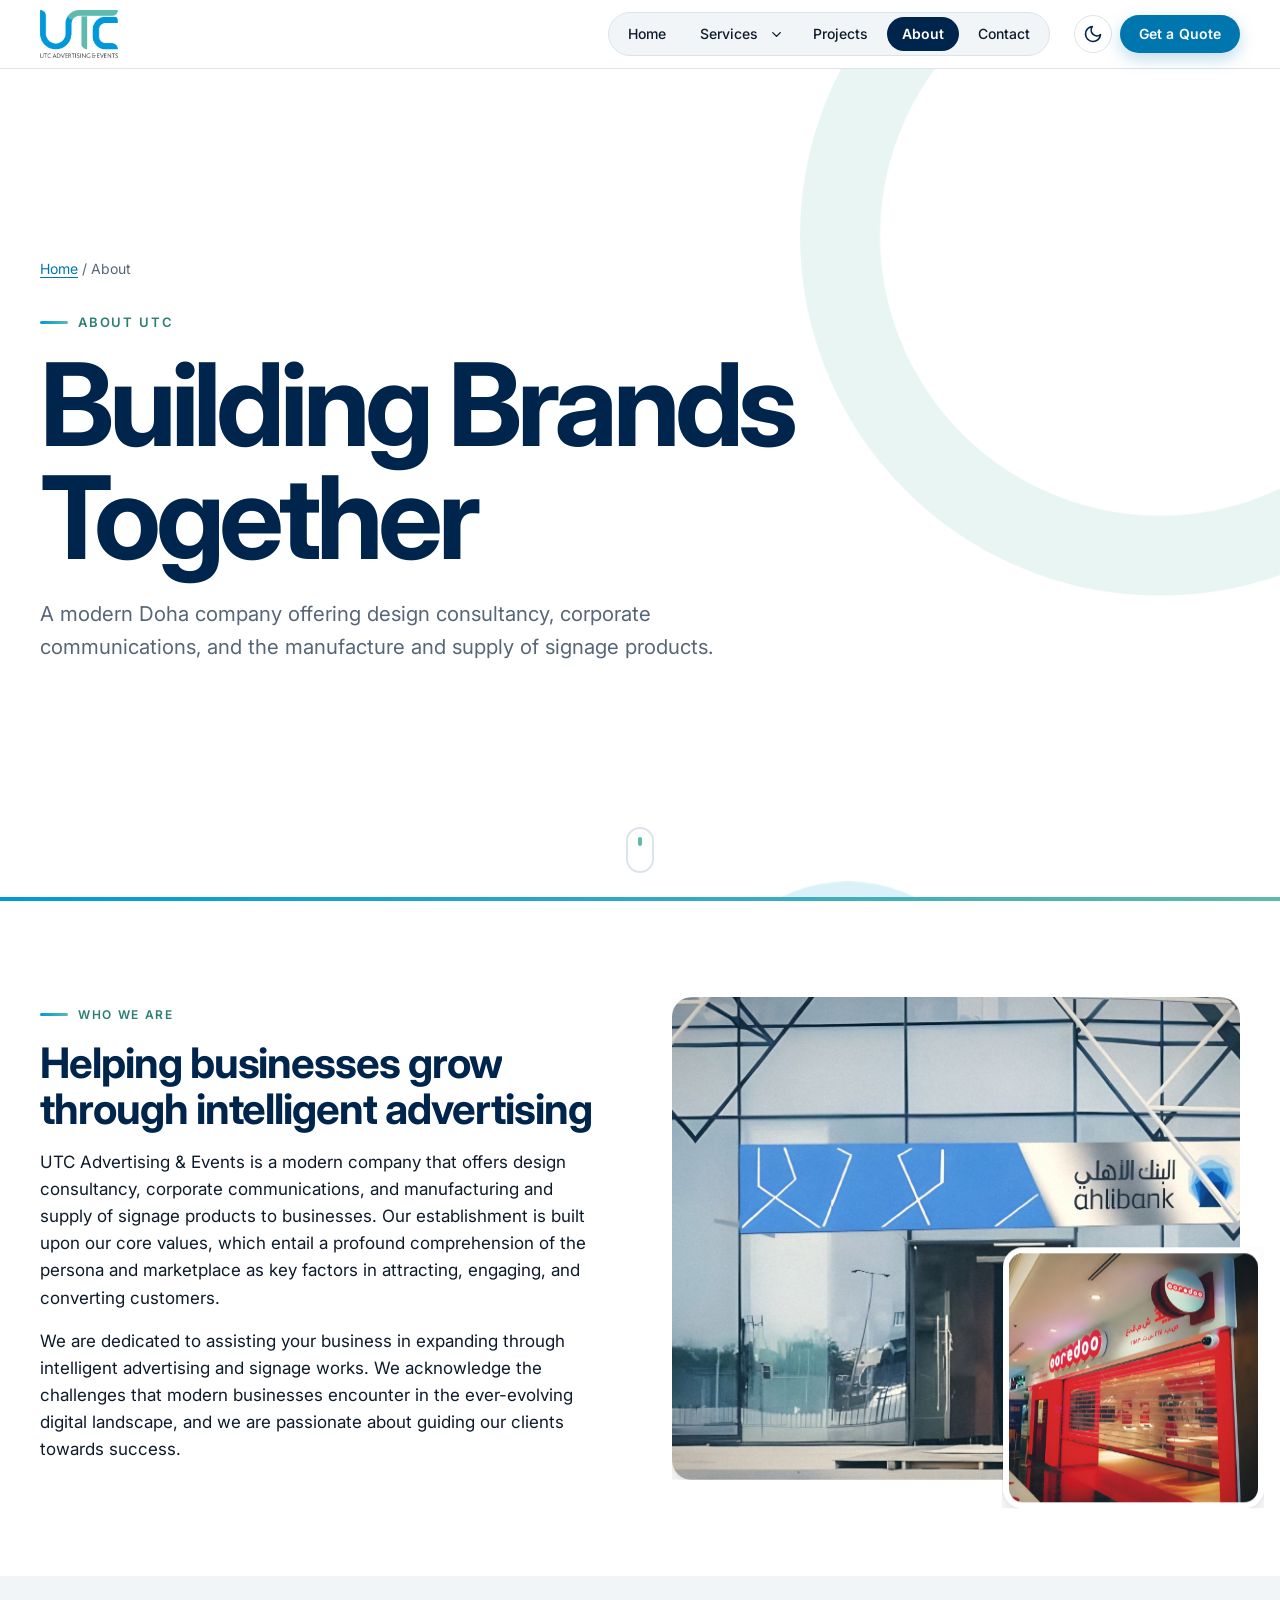
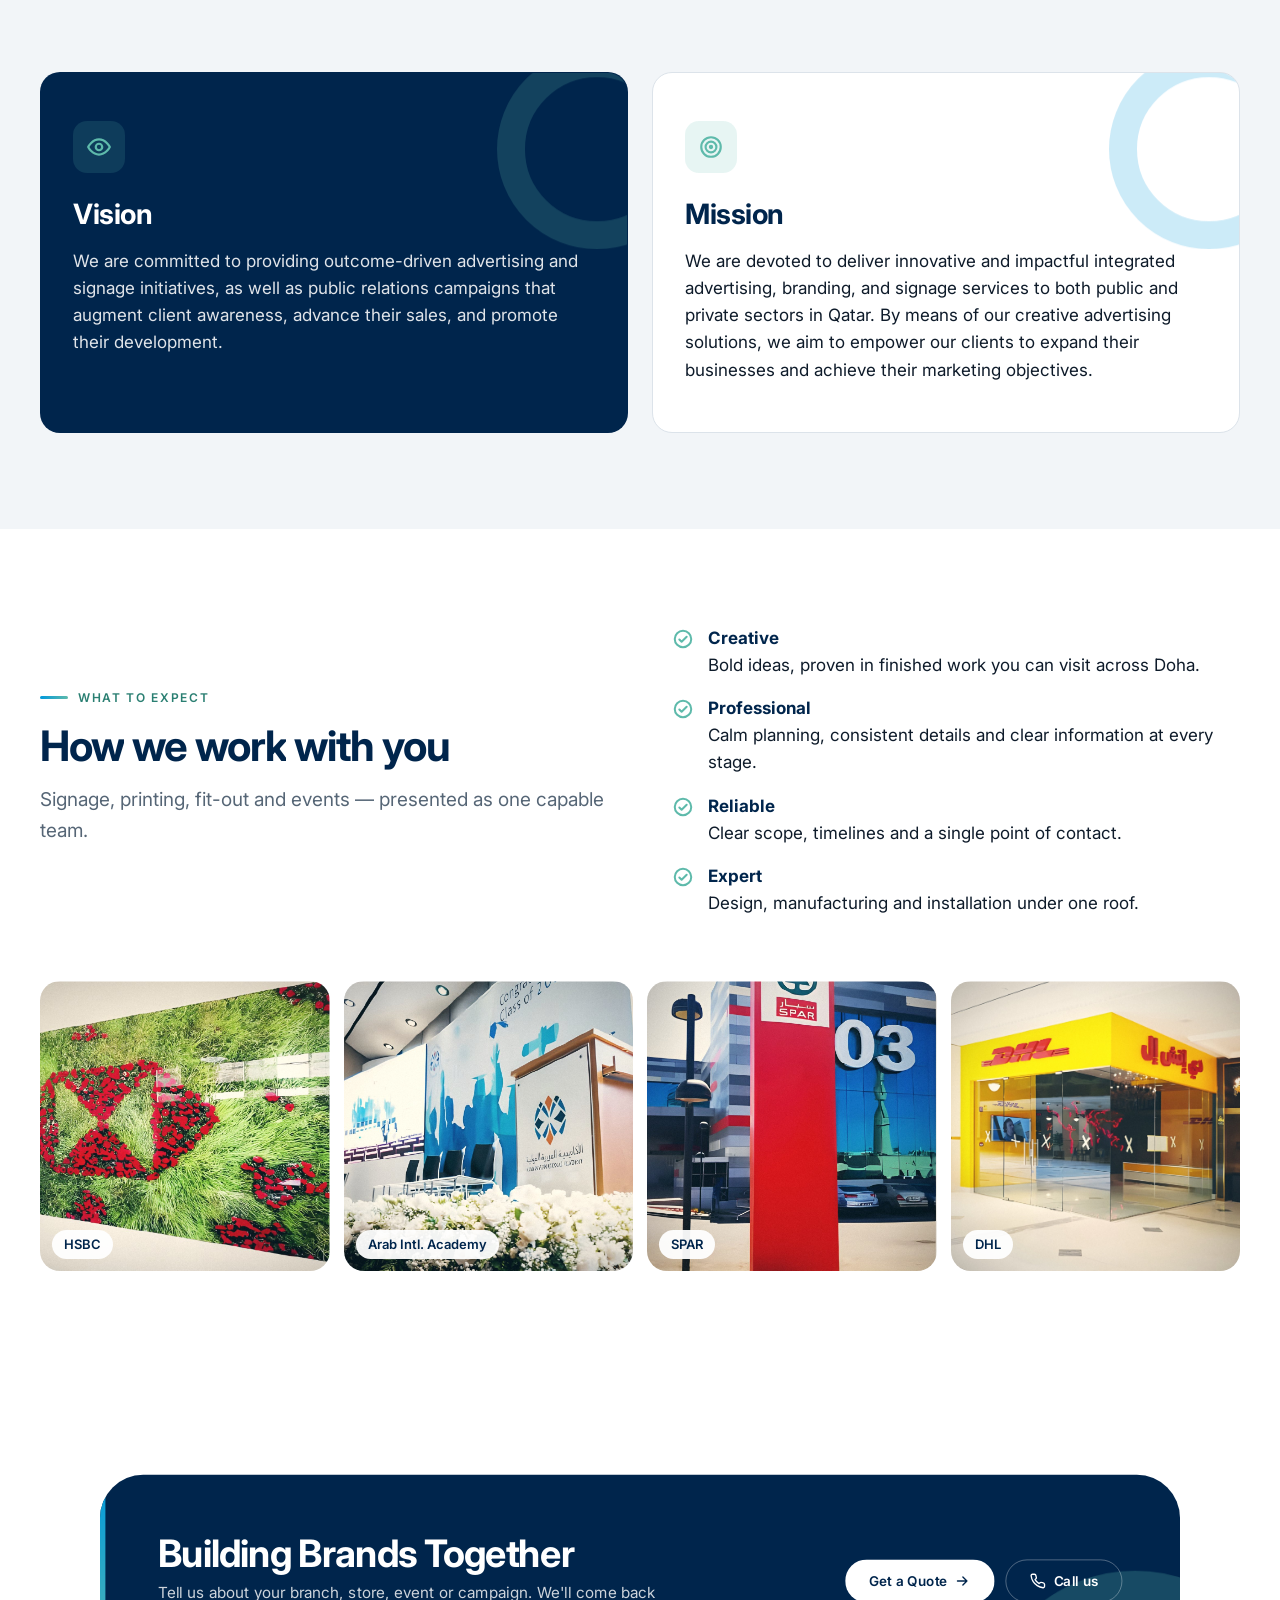
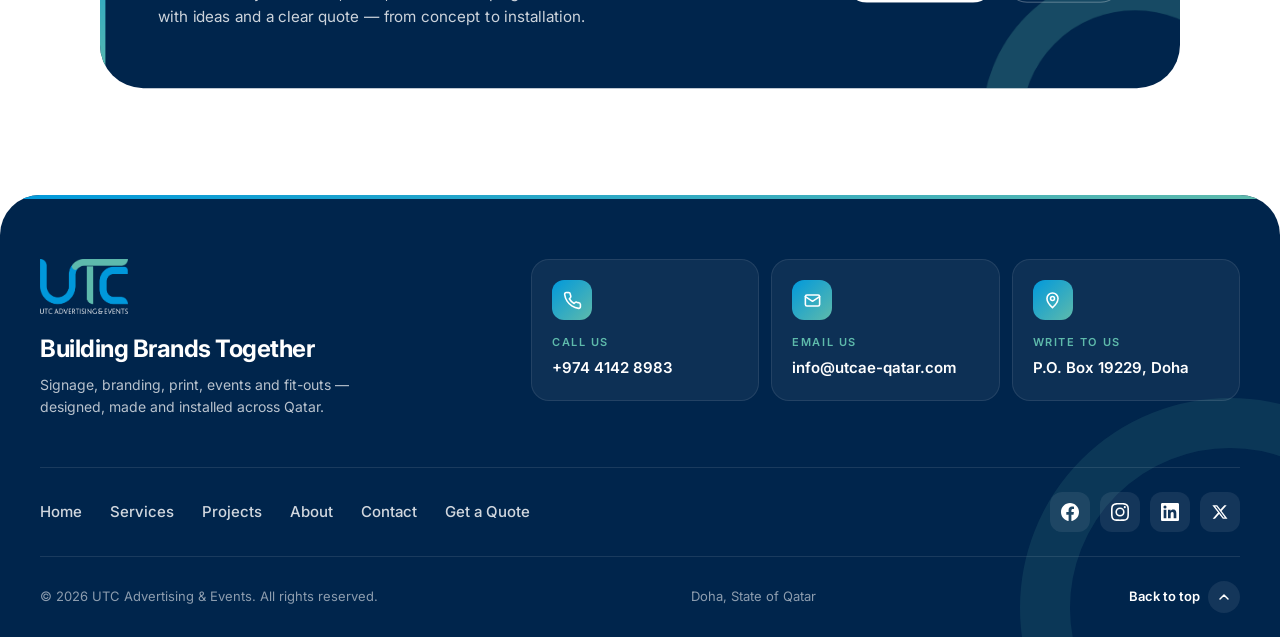
==== about.html @ a05c157c "Rebuild UTC Advertising & Events website from brand proposal Static five-page site (Home, Services, " ====
<!doctype html>
<html lang="en" data-theme="light">
<head>
<meta charset="utf-8">
<meta name="viewport" content="width=device-width, initial-scale=1">
<title>About | UTC Advertising &amp; Events, Doha</title>
<meta name="description" content="UTC Advertising &amp; Events is a Doha company offering design consultancy, corporate communications, and the manufacture and supply of signage products.">
<meta name="theme-color" content="#00254C">
<meta property="og:title" content="About | UTC Advertising &amp; Events, Doha">
<meta property="og:description" content="UTC Advertising &amp; Events is a Doha company offering design consultancy, corporate communications, and the manufacture and supply of signage products.">
<meta property="og:type" content="website">
<meta property="og:image" content="assets/img/projects/ahlibank5.jpg">
<link rel="icon" type="image/png" href="assets/img/favicon.png">
<link rel="preconnect" href="https://fonts.googleapis.com">
<link rel="preconnect" href="https://fonts.gstatic.com" crossorigin>
<link href="https://fonts.googleapis.com/css2?family=Inter:opsz,wght@14..32,400..700&display=swap" rel="stylesheet">
<link rel="stylesheet" href="assets/css/styles.css">
<script>(function(d){d.classList.add("js");if(!("CSSViewTransitionRule" in window))d.classList.add("no-vt");try{var t=localStorage.getItem("utc-theme");if(t)d.setAttribute("data-theme",t)}catch(e){}})(document.documentElement)</script>
</head>
<body>
<a class="skip-link" href="#main">Skip to content</a>
<header class="site-header">
  <div class="container header-inner">
    <a class="brand" href="index.html" aria-label="UTC Advertising &amp; Events — home">
      <img class="logo-light" src="assets/img/utc-logo.png" alt="UTC Advertising &amp; Events" width="900" height="554">
      <img class="logo-dark" src="assets/img/utc-logo-white.png" alt="UTC Advertising &amp; Events" width="900" height="554">
    </a>
    <nav class="nav" id="site-nav" aria-label="Main">
      <ul class="nav-pill">
        <li><a href="index.html">Home</a></li>
        <li class="has-menu">
          <a href="services.html">Services</a><button class="submenu-toggle" type="button" aria-expanded="false" aria-controls="services-menu" aria-label="Show services"><svg viewBox="0 0 24 24" fill="none" stroke="currentColor" stroke-width="2.2" stroke-linecap="round" stroke-linejoin="round" aria-hidden="true"><path d="M6 9l6 6 6-6"/></svg></button>
          <div class="mega" id="services-menu">
            <ul class="mega-grid">
              <li><a href="services.html#signage"><img src="assets/img/thumbs/ahlibank5.jpg" alt="" width="48" height="48" loading="lazy"><span><b>Signage and Branding</b><small>Bold signage and branding that command attention and build instant recognition.</small></span></a></li>
              <li><a href="services.html#printing"><img src="assets/img/thumbs/qatar-social-work2.jpg" alt="" width="48" height="48" loading="lazy"><span><b>Digital Printing</b><small>High-quality prints with vibrant detail, delivered fast for all your business needs.</small></span></a></li>
              <li><a href="services.html#communications"><img src="assets/img/thumbs/arab2.jpg" alt="" width="48" height="48" loading="lazy"><span><b>Corporate Communications</b><small>Clear, impactful messaging that builds trust and aligns your brand with your audience.</small></span></a></li>
              <li><a href="services.html#events"><img src="assets/img/thumbs/arab3.jpg" alt="" width="48" height="48" loading="lazy"><span><b>Events &amp; Exhibitions</b><small>Immersive event experiences that elevate your brand and engage your target audience.</small></span></a></li>
              <li><a href="services.html#gifts"><img src="assets/img/thumbs/arab7.jpg" alt="" width="48" height="48" loading="lazy"><span><b>Corporate Gift Items</b><small>Customized gifts that strengthen relationships and leave lasting impressions.</small></span></a></li>
              <li><a href="services.html#fitout"><img src="assets/img/thumbs/dhl3.jpg" alt="" width="48" height="48" loading="lazy"><span><b>Interior Fit Outs</b><small>Transform your space into a functional, branded environment that inspires.</small></span></a></li>
              <li><a href="services.html#email"><img src="assets/img/thumbs/ooredoo3.jpg" alt="" width="48" height="48" loading="lazy"><span><b>Email Marketing</b><small>Targeted campaigns that boost engagement, build loyalty, and drive measurable results.</small></span></a></li>
              <li><a href="services.html#web"><img src="assets/img/thumbs/ooredoo1.jpg" alt="" width="48" height="48" loading="lazy"><span><b>Web Design &amp; Development</b><small>Modern, responsive websites built to impress, engage, and convert visitors.</small></span></a></li>
            </ul>
            <a class="mega-all" href="services.html">View all services <svg viewBox="0 0 24 24" fill="none" stroke="currentColor" stroke-width="2" stroke-linecap="round" stroke-linejoin="round" aria-hidden="true"><path d="M5 12h14M13 6l6 6-6 6"/></svg></a>
          </div>
        </li>
        <li><a href="gallery.html">Projects</a></li>
        <li><a href="about.html" aria-current="page">About</a></li>
        <li><a href="contact.html">Contact</a></li>
      </ul>
    </nav>
    <div class="header-actions">
      <button class="icon-btn theme-toggle" type="button" aria-label="Switch to dark theme"><svg class="i-moon" viewBox="0 0 24 24" fill="none" stroke="currentColor" stroke-width="2" stroke-linecap="round" stroke-linejoin="round" aria-hidden="true"><path d="M21 12.8A9 9 0 1 1 11.2 3a7 7 0 0 0 9.8 9.8z"/></svg><svg class="i-sun" viewBox="0 0 24 24" fill="none" stroke="currentColor" stroke-width="2" stroke-linecap="round" aria-hidden="true"><circle cx="12" cy="12" r="4"/><path d="M12 2v2M12 20v2M4.9 4.9l1.4 1.4M17.7 17.7l1.4 1.4M2 12h2M20 12h2M4.9 19.1l1.4-1.4M17.7 6.3l1.4-1.4"/></svg></button>
      <a class="btn btn-primary btn-sm btn-quote" href="contact.html#quote">Get a Quote</a>
      <button class="icon-btn nav-toggle" type="button" aria-controls="site-nav" aria-expanded="false" aria-label="Open menu"><svg viewBox="0 0 24 24" fill="none" stroke="currentColor" stroke-width="2" stroke-linecap="round" aria-hidden="true"><path d="M4 7h16M4 12h16M4 17h16"/></svg></button>
    </div>
  </div>
</header>
<div class="scroll-progress" aria-hidden="true"></div>
<main id="main">

<section class="page-hero">
  <span class="arc arc-1"></span><span class="arc arc-2"></span>
  <div class="container">
    <nav class="breadcrumb" aria-label="Breadcrumb"><a href="index.html">Home</a> / About</nav>
    <span class="label">About UTC</span>
    <h1>Building Brands Together</h1>
    <p class="lead">A modern Doha company offering design consultancy, corporate communications, and the manufacture and supply of signage products.</p>
  </div>
  <a class="scroll-cue" href="#content" aria-label="Scroll to content"><span></span></a>
</section>
<div id="content"></div>

<section class="section">
  <div class="container split">
    <div class="prose reveal">
      <span class="label">Who we are</span>
      <h2>Helping businesses grow through intelligent advertising</h2>
      <p>UTC Advertising &amp; Events is a modern company that offers design consultancy, corporate communications, and manufacturing and supply of signage products to businesses. Our establishment is built upon our core values, which entail a profound comprehension of the persona and marketplace as key factors in attracting, engaging, and converting customers.</p>
      <p>We are dedicated to assisting your business in expanding through intelligent advertising and signage works. We acknowledge the challenges that modern businesses encounter in the ever-evolving digital landscape, and we are passionate about guiding our clients towards success.</p>
    </div>
    <div class="split-media reveal">
      <img src="assets/img/projects/ahlibank7.jpg" alt="Ahlibank branch entrance with UTC signage" loading="lazy">
      <img class="inset" src="assets/img/projects/ooredoo5.jpg" alt="Ooredoo store branding" loading="lazy">
    </div>
  </div>
</section>

<section class="section section-alt">
  <div class="container">
    <div class="grid grid-2">
      <div class="vm-card navy reveal">
        <span class="arc"></span>
        <div class="vm-icon"><svg viewBox="0 0 24 24" fill="none" stroke="currentColor" stroke-width="2" stroke-linecap="round" stroke-linejoin="round" aria-hidden="true"><path d="M2 12s3.5-7 10-7 10 7 10 7-3.5 7-10 7S2 12 2 12z"/><circle cx="12" cy="12" r="3"/></svg></div>
        <h3>Vision</h3>
        <p>We are committed to providing outcome-driven advertising and signage initiatives, as well as public relations campaigns that augment client awareness, advance their sales, and promote their development.</p>
      </div>
      <div class="vm-card reveal">
        <span class="arc arc-blue"></span>
        <div class="vm-icon"><svg viewBox="0 0 24 24" fill="none" stroke="currentColor" stroke-width="2" stroke-linecap="round" stroke-linejoin="round" aria-hidden="true"><circle cx="12" cy="12" r="9"/><circle cx="12" cy="12" r="5"/><circle cx="12" cy="12" r="1"/></svg></div>
        <h3>Mission</h3>
        <p>We are devoted to deliver innovative and impactful integrated advertising, branding, and signage services to both public and private sectors in Qatar. By means of our creative advertising solutions, we aim to empower our clients to expand their businesses and achieve their marketing objectives.</p>
      </div>
    </div>
  </div>
</section>

<section class="section">
  <div class="container split">
    <div class="reveal">
      <span class="label">What to expect</span>
      <h2>How we work with you</h2>
      <p class="lead">Signage, printing, fit-out and events — presented as one capable team.</p>
    </div>
    <ul class="values reveal">
      <li><svg viewBox="0 0 24 24" fill="none" stroke="currentColor" stroke-width="2.2" stroke-linecap="round" stroke-linejoin="round" aria-hidden="true"><circle cx="12" cy="12" r="9"/><path d="M8 12.5l2.5 2.5L16 9.5"/></svg><div><strong>Creative</strong>Bold ideas, proven in finished work you can visit across Doha.</div></li>
      <li><svg viewBox="0 0 24 24" fill="none" stroke="currentColor" stroke-width="2.2" stroke-linecap="round" stroke-linejoin="round" aria-hidden="true"><circle cx="12" cy="12" r="9"/><path d="M8 12.5l2.5 2.5L16 9.5"/></svg><div><strong>Professional</strong>Calm planning, consistent details and clear information at every stage.</div></li>
      <li><svg viewBox="0 0 24 24" fill="none" stroke="currentColor" stroke-width="2.2" stroke-linecap="round" stroke-linejoin="round" aria-hidden="true"><circle cx="12" cy="12" r="9"/><path d="M8 12.5l2.5 2.5L16 9.5"/></svg><div><strong>Reliable</strong>Clear scope, timelines and a single point of contact.</div></li>
      <li><svg viewBox="0 0 24 24" fill="none" stroke="currentColor" stroke-width="2.2" stroke-linecap="round" stroke-linejoin="round" aria-hidden="true"><circle cx="12" cy="12" r="9"/><path d="M8 12.5l2.5 2.5L16 9.5"/></svg><div><strong>Expert</strong>Design, manufacturing and installation under one roof.</div></li>
    </ul>
  </div>
  <div class="container" style="margin-top:var(--s-7)">
    <div class="photo-strip">
      <figure class="reveal"><img src="assets/img/projects/hsbc4.jpg" alt="HSBC internal space branding" loading="lazy"><figcaption class="photo-tag"><b>HSBC</b></figcaption></figure>
      <figure class="reveal"><img src="assets/img/projects/arab3.jpg" alt="Arab International Academy event stage" loading="lazy"><figcaption class="photo-tag"><b>Arab Intl. Academy</b></figcaption></figure>
      <figure class="reveal"><img src="assets/img/projects/spar5.jpg" alt="SPAR external pylon at 03 Mall" loading="lazy"><figcaption class="photo-tag"><b>SPAR</b></figcaption></figure>
      <figure class="reveal"><img src="assets/img/projects/dhl5.jpg" alt="DHL service point exterior" loading="lazy"><figcaption class="photo-tag"><b>DHL</b></figcaption></figure>
    </div>
  </div>
</section>

<section class="section">
  <div class="container">
    <div class="cta-band reveal">
      <span class="arc"></span>
      <div>
        <h2>Building Brands Together</h2>
        <p>Tell us about your branch, store, event or campaign. We'll come back with ideas and a clear quote — from concept to installation.</p>
      </div>
      <div class="btn-row">
        <a class="btn btn-white" href="contact.html#quote">Get a Quote <svg viewBox="0 0 24 24" fill="none" stroke="currentColor" stroke-width="2" stroke-linecap="round" stroke-linejoin="round" aria-hidden="true"><path d="M5 12h14M13 6l6 6-6 6"/></svg></a>
        <a class="btn btn-ghost-white" href="tel:+97441428983"><svg viewBox="0 0 24 24" fill="none" stroke="currentColor" stroke-width="2" stroke-linecap="round" stroke-linejoin="round" aria-hidden="true"><path d="M22 16.9v3a2 2 0 0 1-2.2 2 19.8 19.8 0 0 1-8.6-3.1 19.5 19.5 0 0 1-6-6A19.8 19.8 0 0 1 2.1 4.2 2 2 0 0 1 4.1 2h3a2 2 0 0 1 2 1.7c.1.9.4 1.8.7 2.7a2 2 0 0 1-.5 2.1L8 9.8a16 16 0 0 0 6 6l1.3-1.3a2 2 0 0 1 2.1-.4c.9.3 1.8.6 2.7.7a2 2 0 0 1 1.7 2z"/></svg> Call us</a>
      </div>
    </div>
  </div>
</section>
</main>
<footer class="site-footer">
  <span class="arc"></span>
  <div class="container">
    <div class="footer-top">
      <div class="footer-intro">
        <a class="footer-logo" href="index.html" aria-label="UTC Advertising &amp; Events — home"><img src="assets/img/utc-logo-white.png" alt="UTC Advertising &amp; Events" width="900" height="554" loading="lazy"></a>
        <p class="footer-title">Building Brands Together</p>
        <p class="footer-blurb">Signage, branding, print, events and fit-outs — designed, made and installed across Qatar.</p>
      </div>
      <div class="footer-cards">
        <a class="f-card" href="tel:+97441428983"><span class="f-icon"><svg viewBox="0 0 24 24" fill="none" stroke="currentColor" stroke-width="2" stroke-linecap="round" stroke-linejoin="round" aria-hidden="true"><path d="M22 16.9v3a2 2 0 0 1-2.2 2 19.8 19.8 0 0 1-8.6-3.1 19.5 19.5 0 0 1-6-6A19.8 19.8 0 0 1 2.1 4.2 2 2 0 0 1 4.1 2h3a2 2 0 0 1 2 1.7c.1.9.4 1.8.7 2.7a2 2 0 0 1-.5 2.1L8 9.8a16 16 0 0 0 6 6l1.3-1.3a2 2 0 0 1 2.1-.4c.9.3 1.8.6 2.7.7a2 2 0 0 1 1.7 2z"/></svg></span><span><small>Call us</small><strong>+974 4142 8983</strong></span></a>
        <a class="f-card" href="mailto:info@utcae-qatar.com"><span class="f-icon"><svg viewBox="0 0 24 24" fill="none" stroke="currentColor" stroke-width="2" stroke-linecap="round" stroke-linejoin="round" aria-hidden="true"><rect x="3" y="5" width="18" height="14" rx="2"/><path d="M3 7l9 6 9-6"/></svg></span><span><small>Email us</small><strong>info@utcae-qatar.com</strong></span></a>
        <div class="f-card"><span class="f-icon"><svg viewBox="0 0 24 24" fill="none" stroke="currentColor" stroke-width="2" stroke-linecap="round" stroke-linejoin="round" aria-hidden="true"><path d="M12 21s-7-6.2-7-11.5A7 7 0 0 1 19 9.5C19 14.8 12 21 12 21z"/><circle cx="12" cy="9.5" r="2.5"/></svg></span><span><small>Write to us</small><strong>P.O. Box 19229, Doha</strong></span></div>
      </div>
    </div>
    <div class="footer-mid">
      <nav class="footer-nav" aria-label="Footer">
        <a href="index.html">Home</a>
        <a href="services.html">Services</a>
        <a href="gallery.html">Projects</a>
        <a href="about.html">About</a>
        <a href="contact.html">Contact</a>
        <a href="contact.html#quote">Get a Quote</a>
      </nav>
      <div class="socials">
        <!-- TODO: replace with UTC's official profile URLs -->
        <a class="s-fb" href="https://www.facebook.com/" aria-label="Facebook" rel="noopener" target="_blank"><svg viewBox="0 0 24 24" fill="currentColor" aria-hidden="true"><path d="M24 12.07C24 5.41 18.63 0 12 0S0 5.4 0 12.07C0 18.1 4.39 23.1 10.13 24v-8.44H7.08v-3.49h3.04V9.41c0-3.02 1.8-4.7 4.54-4.7 1.31 0 2.68.24 2.68.24v2.97h-1.5c-1.5 0-1.96.93-1.96 1.89v2.26h3.32l-.53 3.5h-2.8V24C19.62 23.1 24 18.1 24 12.07"/></svg></a>
        <a class="s-ig" href="https://www.instagram.com/" aria-label="Instagram" rel="noopener" target="_blank"><svg viewBox="0 0 24 24" fill="currentColor" aria-hidden="true"><path d="M12 2.16c3.2 0 3.58.01 4.85.07 3.25.15 4.77 1.69 4.92 4.92.06 1.27.07 1.65.07 4.85s-.01 3.58-.07 4.85c-.15 3.23-1.66 4.77-4.92 4.92-1.27.06-1.64.07-4.85.07s-3.58-.01-4.85-.07c-3.26-.15-4.77-1.7-4.92-4.92C2.17 15.58 2.16 15.2 2.16 12s.01-3.58.07-4.85C2.38 3.92 3.9 2.38 7.15 2.23 8.42 2.17 8.8 2.16 12 2.16zM12 0C8.74 0 8.33.01 7.05.07 2.7.27.27 2.69.07 7.05.01 8.33 0 8.74 0 12s.01 3.67.07 4.95c.2 4.36 2.62 6.78 6.98 6.98C8.33 23.99 8.74 24 12 24s3.67-.01 4.95-.07c4.35-.2 6.78-2.62 6.98-6.98.06-1.28.07-1.69.07-4.95s-.01-3.67-.07-4.95C23.73 2.7 21.31.27 16.95.07 15.67.01 15.26 0 12 0zm0 5.84a6.16 6.16 0 1 0 0 12.32 6.16 6.16 0 0 0 0-12.32zM12 16a4 4 0 1 1 0-8 4 4 0 0 1 0 8zm6.4-11.85a1.44 1.44 0 1 0 0 2.88 1.44 1.44 0 0 0 0-2.88z"/></svg></a>
        <a class="s-li" href="https://www.linkedin.com/" aria-label="LinkedIn" rel="noopener" target="_blank"><svg viewBox="0 0 24 24" fill="currentColor" aria-hidden="true"><path d="M20.45 20.45h-3.56v-5.57c0-1.33-.02-3.04-1.85-3.04-1.85 0-2.14 1.45-2.14 2.94v5.67H9.35V9h3.41v1.56h.05c.48-.9 1.64-1.85 3.37-1.85 3.6 0 4.27 2.37 4.27 5.46v6.28zM5.34 7.43a2.06 2.06 0 1 1 0-4.12 2.06 2.06 0 0 1 0 4.12zM7.12 20.45H3.56V9h3.56v11.45zM22.22 0H1.77C.79 0 0 .77 0 1.73v20.54C0 23.23.79 24 1.77 24h20.45c.98 0 1.78-.77 1.78-1.73V1.73C24 .77 23.2 0 22.22 0z"/></svg></a>
        <a class="s-x" href="https://twitter.com/" aria-label="X" rel="noopener" target="_blank"><svg viewBox="0 0 24 24" fill="currentColor" aria-hidden="true"><path d="M17.8 3h3.1l-6.8 7.7L22 21h-6.2l-4.9-6.3L5.3 21H2.2l7.2-8.3L1.8 3h6.4l4.4 5.8L17.8 3zm-1.1 16.2h1.7L7.3 4.7H5.5l11.2 14.5z"/></svg></a>
      </div>
    </div>
    <div class="footer-bottom">
      <span>&copy; <span data-year>2026</span> UTC Advertising &amp; Events. All rights reserved.</span>
      <span class="footer-loc">Doha, State of Qatar</span>
      <a class="to-top" href="#main" aria-label="Back to top">Back to top <span><svg viewBox="0 0 24 24" fill="none" stroke="currentColor" stroke-width="2.2" stroke-linecap="round" stroke-linejoin="round" aria-hidden="true"><path d="M6 9l6 6 6-6"/></svg></span></a>
    </div>
  </div>
</footer>
<script src="assets/js/main.js" defer></script>
</body>
</html>
---- assets/css/styles.css ----
/* ==========================================================================
   UTC Advertising & Events — design system
   Follows the "Brand Identity & Website Redesign" proposal (Nov 2026):
   Inter only · UTC Blue / Teal / Navy · 8px spacing · pill buttons · arc motif
   ========================================================================== */

:root {
  /* Brand colours (verified) */
  --utc-blue: #0099DC;
  --utc-teal: #5EBAAB;
  --utc-navy: #00254C;

  /* Supporting colours (proposed) */
  --blue-deep: #0076AE;
  --teal-deep: #2A7F72;
  --ink: #0E1B2A;
  --slate: #566676;
  --mist: #F2F5F8;
  --line: #DCE3EA;
  --white: #FFFFFF;
  --brass: #C9A464;

  /* Theme tokens — light (recommended) */
  --bg: var(--white);
  --bg-alt: var(--mist);
  --surface: var(--white);
  --text: var(--ink);
  --text-muted: var(--slate);
  --heading: var(--utc-navy);
  --border: var(--line);
  --link: var(--blue-deep);
  --label: var(--teal-deep);
  --btn-bg: var(--blue-deep);
  --btn-bg-hover: #00618F;
  --btn-text: var(--white);
  --header-bg: rgba(255, 255, 255, 0.92);
  --pill-bg: var(--mist);
  --pill-active-bg: var(--utc-navy);
  --pill-active-text: var(--white);
  --shadow: 0 1px 2px rgba(14, 27, 42, 0.06), 0 8px 24px rgba(14, 27, 42, 0.06);
  --shadow-lg: 0 2px 4px rgba(14, 27, 42, 0.06), 0 24px 48px rgba(14, 27, 42, 0.12);

  /* Gradient line — echoes the two logo colours */
  --brand-line: linear-gradient(90deg, var(--utc-blue), var(--utc-teal));

  /* Spacing scale (8px base) */
  --s-1: 4px; --s-2: 8px; --s-3: 16px; --s-4: 24px; --s-5: 32px;
  --s-6: 48px; --s-7: 64px; --s-8: 96px;

  /* Corners */
  --r-tag: 6px; --r-input: 12px; --r-card: 20px; --r-pill: 999px;

  --container: 1200px;
  --gutter: 24px;
  --section-y: var(--s-8);
  --header-h: 68px;

  --font: "Inter", system-ui, -apple-system, "Segoe UI", Roboto, Arial, sans-serif;
  color-scheme: light;
}

/* Dark theme — the "bolder" alternative using UTC Navy */
:root[data-theme="dark"] {
  --bg: #001A36;
  --bg-alt: var(--utc-navy);
  --surface: #06315E;
  --text: #E7EEF5;
  --text-muted: #A7B8CA;
  --heading: var(--white);
  --border: rgba(255, 255, 255, 0.12);
  --link: #4FC1F0;
  --label: var(--utc-teal);
  --btn-bg: var(--utc-blue);
  --btn-bg-hover: #00AEF8;
  --header-bg: rgba(0, 26, 54, 0.9);
  --pill-bg: rgba(255, 255, 255, 0.06);
  --pill-active-bg: var(--white);
  --pill-active-text: var(--utc-navy);
  --shadow: 0 1px 2px rgba(0, 0, 0, 0.3), 0 8px 24px rgba(0, 0, 0, 0.25);
  --shadow-lg: 0 24px 48px rgba(0, 0, 0, 0.4);
  color-scheme: dark;
}

/* ---------- Base ---------- */
*, *::before, *::after { box-sizing: border-box; }
html { scroll-behavior: smooth; -webkit-text-size-adjust: 100%; }
body {
  margin: 0;
  font-family: var(--font);
  font-optical-sizing: auto;
  font-size: 17px;
  line-height: 1.6;
  color: var(--text);
  background: var(--bg);
  -webkit-font-smoothing: antialiased;
  transition: background-color .25s ease, color .25s ease;
}
img { max-width: 100%; height: auto; display: block; }
a { color: var(--link); text-decoration-thickness: 1px; text-underline-offset: 3px; }
a:hover { text-decoration: none; }
:focus-visible { outline: 3px solid var(--utc-blue); outline-offset: 3px; border-radius: 4px; }
h1, h2, h3, h4 { color: var(--heading); margin: 0 0 var(--s-3); line-height: 1.1; font-weight: 700; }
h1 { font-size: clamp(2.5rem, 5.2vw, 3.75rem); letter-spacing: -0.03em; line-height: 1.05; }
h2 { font-size: clamp(2rem, 3.6vw, 2.625rem); letter-spacing: -0.025em; }
h3 { font-size: 1.5rem; letter-spacing: -0.015em; line-height: 1.25; }
p { margin: 0 0 var(--s-3); }
.lead { font-size: 1.1875rem; color: var(--text-muted); max-width: 62ch; }
.muted { color: var(--text-muted); }
.skip-link { position: absolute; left: -999px; top: 8px; z-index: 100; background: var(--utc-navy); color: #fff; padding: 8px 16px; border-radius: var(--r-pill); }
.skip-link:focus { left: 8px; }
.visually-hidden { position: absolute !important; width: 1px; height: 1px; overflow: hidden; clip: rect(0 0 0 0); white-space: nowrap; }

.container { width: 100%; max-width: calc(var(--container) + var(--gutter) * 2); margin: 0 auto; padding: 0 var(--gutter); }
.section { padding: var(--section-y) 0; position: relative; }
.section-alt { background: var(--bg-alt); }
.section-head { max-width: 720px; margin-bottom: var(--s-6); }
.section-head.center { margin-left: auto; margin-right: auto; text-align: center; }
.section-head.center .lead { margin-left: auto; margin-right: auto; }
.section-head.split { max-width: none; display: flex; align-items: flex-end; justify-content: space-between; gap: var(--s-4); flex-wrap: wrap; }
.section-head.split > div { max-width: 640px; }

/* Section label — SemiBold 12 caps +14% */
.label {
  display: inline-flex; align-items: center; gap: 10px;
  font-size: 12px; font-weight: 600; letter-spacing: .14em; text-transform: uppercase;
  color: var(--label); margin-bottom: var(--s-3);
}
.label::before { content: ""; width: 28px; height: 3px; border-radius: 3px; background: var(--brand-line); }

/* ---------- Buttons ---------- */
.btn {
  display: inline-flex; align-items: center; justify-content: center; gap: 8px;
  min-height: 48px; padding: 0 26px;
  font: 600 15px/1 var(--font); letter-spacing: .005em;
  border-radius: var(--r-pill); border: 1.5px solid transparent;
  text-decoration: none; cursor: pointer; white-space: nowrap;
  transition: background-color .2s, color .2s, border-color .2s, transform .2s, box-shadow .2s;
}
.btn svg { width: 18px; height: 18px; flex: none; }
.btn-primary { background: var(--btn-bg); color: var(--btn-text); box-shadow: 0 6px 16px rgba(0, 118, 174, .25); }
.btn-primary:hover { background: var(--btn-bg-hover); transform: translateY(-1px); }
.btn-outline { background: transparent; color: var(--heading); border-color: var(--border); }
.btn-outline:hover { border-color: var(--heading); }
.btn-white { background: #fff; color: var(--utc-navy); }
.btn-white:hover { background: var(--mist); }
.btn-ghost-white { color: #fff; border-color: rgba(255, 255, 255, .35); }
.btn-ghost-white:hover { border-color: #fff; }
.btn-sm { min-height: 38px; padding: 0 18px; font-size: 14px; }
.btn-row { display: flex; flex-wrap: wrap; gap: 12px; }
.text-link { font-weight: 600; color: var(--link); text-decoration: none; display: inline-flex; align-items: center; gap: 6px; }
.text-link svg { width: 16px; height: 16px; transition: transform .2s; }
.text-link:hover svg { transform: translateX(3px); }

/* ---------- Header & pill menu ---------- */
.site-header {
  position: sticky; top: 0; z-index: 50;
  background: var(--header-bg);
  backdrop-filter: saturate(1.4) blur(12px); -webkit-backdrop-filter: saturate(1.4) blur(12px);
  border-bottom: 1px solid var(--border);
}
.site-header::after { content: ""; position: absolute; left: 0; right: 0; bottom: -1px; height: 2px; background: var(--brand-line); opacity: 0; transition: opacity .3s; }
.site-header.scrolled::after { opacity: 1; }
.header-inner { display: flex; align-items: center; gap: var(--s-4); height: var(--header-h); }
.brand { display: flex; align-items: center; flex: none; }
.brand img { width: 78px; height: auto; }
.logo-dark { display: none !important; }
[data-theme="dark"] .logo-light { display: none !important; }
[data-theme="dark"] .logo-dark { display: block !important; }

.nav { margin-left: auto; }
.nav-pill { display: flex; gap: 4px; list-style: none; margin: 0; padding: 5px; background: var(--pill-bg); border-radius: var(--r-pill); border: 1px solid var(--border); }
.nav-pill a {
  display: flex; align-items: center; min-height: 34px; padding: 0 15px;
  border-radius: var(--r-pill); font-size: 14px; font-weight: 500; color: var(--text); text-decoration: none;
  transition: background-color .2s, color .2s;
}
.nav-pill a:hover { color: var(--heading); background: rgba(0, 153, 220, .1); }
.nav-pill a[aria-current="page"] { background: var(--pill-active-bg); color: var(--pill-active-text); font-weight: 600; }
.header-actions { display: flex; align-items: center; gap: 8px; }
.icon-btn {
  display: inline-grid; place-items: center; width: 38px; height: 38px;
  border-radius: 50%; border: 1px solid var(--border); background: transparent; color: var(--heading); cursor: pointer;
  transition: background-color .2s;
}
.icon-btn:hover { background: var(--pill-bg); }
.icon-btn svg { width: 20px; height: 20px; }
.theme-toggle .i-sun { display: none; }
[data-theme="dark"] .theme-toggle .i-sun { display: block; }
[data-theme="dark"] .theme-toggle .i-moon { display: none; }
.nav-toggle { display: none; }

/* ---------- Arc motif ---------- */
.arc { position: absolute; border-radius: 50%; pointer-events: none; border-style: solid; border-color: var(--utc-teal); opacity: .14; }
.arc-blue { border-color: var(--utc-blue); }

/* ---------- Hero ---------- */
.hero { position: relative; overflow: hidden; padding: var(--s-7) 0 var(--s-8); }
.hero .arc-1 { width: 520px; height: 520px; border-width: 56px; right: -200px; top: -220px; }
.hero .arc-2 { width: 260px; height: 260px; border-width: 34px; left: -150px; bottom: -110px; }
.hero-grid { display: grid; grid-template-columns: 1.05fr 1fr; gap: var(--s-7); align-items: center; position: relative; }
.hero-grid.hero-center { grid-template-columns: 1fr; justify-items: center; text-align: center; padding: var(--s-7) 0 var(--s-5); }
.hero-center .hero-copy { max-width: 880px; display: flex; flex-direction: column; align-items: center; }
.hero-center h1 { font-size: clamp(2.5rem, 6.4vw, 4.75rem); }
.hero-center .lead { margin-left: auto; margin-right: auto; }
.hero-center .btn-row, .hero-center .hero-facts { justify-content: center; }
.hero .label::after { content: ""; width: 28px; height: 3px; border-radius: 3px; background: var(--brand-line); }
.hero:not(:has(.hero-center)) .label::after { display: none; }
.hero h1 { margin-bottom: var(--s-4); }
.hero h1 .accent { background: var(--brand-line); -webkit-background-clip: text; background-clip: text; color: transparent; }
.hero .lead { margin-bottom: var(--s-5); }
.hero-facts { display: flex; flex-wrap: wrap; gap: var(--s-2) var(--s-4); margin: var(--s-5) 0 0; padding: 0; list-style: none; font-size: 14px; color: var(--text-muted); font-weight: 500; }
.hero-facts li { display: inline-flex; align-items: center; gap: 8px; }
.hero-facts svg { width: 18px; height: 18px; color: var(--utc-teal); flex: none; }

.hero-media { position: relative; display: grid; grid-template-columns: 1.2fr 1fr; grid-template-rows: 1fr 1fr; gap: 14px; height: 520px; }
.hero-media figure { margin: 0; position: relative; border-radius: var(--r-card); overflow: hidden; box-shadow: var(--shadow-lg); }
.hero-media figure:first-child { grid-row: span 2; }
.hero-media img { width: 100%; height: 100%; object-fit: cover; }
.hero-media figcaption, .photo-tag {
  position: absolute; left: 12px; bottom: 12px; right: 12px; width: fit-content;
  background: rgba(255, 255, 255, .94); color: var(--ink); font-size: 13px; font-weight: 500;
  padding: 6px 12px; border-radius: var(--r-pill); line-height: 1.3;
}
.hero-media figcaption b, .photo-tag b { font-weight: 600; color: var(--utc-navy); }

/* Page hero (inner pages) */
.page-hero { position: relative; overflow: hidden; background: var(--bg); color: var(--text); padding: var(--s-8) 0 var(--s-7); }
.page-hero h1 { color: var(--heading); max-width: 16ch; }
.page-hero .lead { color: var(--text-muted); }
.page-hero .label { color: var(--label); }
.page-hero .arc-1 { width: 480px; height: 480px; border-width: 56px; right: -140px; top: -180px; opacity: .14; }
.page-hero .arc-2 { width: 220px; height: 220px; border-width: 28px; right: 260px; bottom: -150px; opacity: .14; border-color: var(--utc-blue); }
[data-theme="dark"] .page-hero .arc-1, [data-theme="dark"] .page-hero .arc-2 { opacity: .22; }
.page-hero::after { content: ""; position: absolute; left: 0; right: 0; bottom: 0; height: 4px; background: var(--brand-line); }
.page-hero .container { position: relative; z-index: 1; }
.breadcrumb { font-size: 14px; color: var(--text-muted); margin-bottom: var(--s-4); }
.breadcrumb a { color: var(--link); }

/* ---------- Roadmap (why UTC) ---------- */
.roadmap { padding: var(--s-6) 0 var(--s-7); position: relative; }
.road-wrap { position: relative; --road: 0; }
.road-line {
  position: absolute; top: 32px; left: 12.5%; right: 12.5%; height: 4px; border-radius: 4px;
  background: repeating-linear-gradient(90deg, var(--border) 0 10px, transparent 10px 18px);
}
.road-fill {
  position: absolute; inset: 0; border-radius: inherit; background: var(--brand-line);
  transform-origin: 0 50%; transform: scaleX(var(--road)); box-shadow: 0 0 16px rgba(0, 153, 220, .45);
}
.road-line::after { /* travelling glow at the head of the line */
  content: ""; position: absolute; left: calc(var(--road) * 100%); top: 50%; width: 14px; height: 14px; margin: -7px 0 0 -7px; border-radius: 50%;
  background: #fff; box-shadow: 0 0 0 4px var(--utc-teal), 0 0 18px 4px rgba(94, 186, 171, .7);
  opacity: 0; transition: opacity .3s;
}
.road-wrap.moving .road-line::after { opacity: 1; }
.road { list-style: none; margin: 0; padding: 0; display: grid; grid-template-columns: repeat(4, 1fr); gap: var(--s-4); position: relative; }
.road-step { display: flex; flex-direction: column; align-items: center; text-align: center; gap: var(--s-3); }
.road-node {
  position: relative; width: 68px; height: 68px; border-radius: 50%; display: grid; place-items: center;
  background: var(--surface); color: var(--text-muted); border: 2px solid var(--border);
  transition: background-color .5s, color .5s, border-color .5s, transform .5s var(--ease-out, ease), box-shadow .5s;
}
.road-node svg { width: 26px; height: 26px; }
.road-node em {
  position: absolute; top: -6px; right: -8px; font-style: normal; font-size: 11px; font-weight: 700; letter-spacing: .04em;
  background: var(--bg); color: var(--brass); border: 1px solid var(--border); border-radius: var(--r-pill); padding: 2px 7px;
}
.road-step.lit .road-node {
  background: linear-gradient(135deg, var(--utc-blue), var(--utc-teal)); color: #fff; border-color: transparent;
  transform: scale(1.06); box-shadow: 0 10px 24px rgba(0, 153, 220, .3);
}
.road-step.lit .road-node::after { content: ""; position: absolute; inset: -8px; border-radius: 50%; border: 2px solid var(--utc-teal); animation: ping 1.2s var(--ease-out, ease) 1 both; }
@keyframes ping { from { opacity: .9; transform: scale(.85); } to { opacity: 0; transform: scale(1.35); } }
.road-copy strong { display: block; font-size: 1.1875rem; color: var(--heading); letter-spacing: -0.01em; margin-bottom: 4px; }
.road-copy span { font-size: 15px; color: var(--text-muted); display: block; max-width: 24ch; margin: 0 auto; }
.road-copy { transition: opacity .5s, transform .5s; }
.js .road-step:not(.lit) .road-copy { opacity: .45; }

/* ---------- Cards ---------- */
.grid { display: grid; gap: var(--s-4); }
.grid-2 { grid-template-columns: repeat(2, 1fr); }
.grid-3 { grid-template-columns: repeat(3, 1fr); }
.grid-4 { grid-template-columns: repeat(4, 1fr); }

.card {
  background: var(--surface); border: 1px solid var(--border); border-radius: var(--r-card);
  overflow: hidden; display: flex; flex-direction: column;
  transition: transform .25s ease, box-shadow .25s ease, border-color .25s;
}
.card:hover { transform: translateY(-4px); box-shadow: var(--shadow-lg); border-color: transparent; }
.card-media { position: relative; aspect-ratio: 4 / 3; overflow: hidden; background: var(--bg-alt); }
.card-media img { width: 100%; height: 100%; object-fit: cover; transition: transform .5s ease; }
.card:hover .card-media img { transform: scale(1.04); }
.card-body { padding: var(--s-4); display: flex; flex-direction: column; gap: 8px; flex: 1; }
.card-body h2, .card-body h3 { font-size: 1.25rem; letter-spacing: -0.015em; line-height: 1.25; margin: 0; }
.card-body p { margin: 0; color: var(--text-muted); font-size: 16px; }
.card-body .text-link { margin-top: auto; padding-top: 8px; }
.card-link { text-decoration: none; color: inherit; }

/* Service card (home) */
.service-mini .card-media { aspect-ratio: 16 / 10; }
.service-num { font-size: 13px; font-weight: 600; color: var(--label); letter-spacing: .08em; }

/* Project card */
.project-card { cursor: pointer; text-align: left; font: inherit; color: inherit; padding: 0; }
.project-card .card-media { aspect-ratio: 4 / 3; }
.project-card .count {
  position: absolute; top: 12px; right: 12px; display: inline-flex; align-items: center; gap: 6px;
  background: rgba(14, 27, 42, .75); color: #fff; font-size: 12px; font-weight: 600; padding: 5px 10px; border-radius: var(--r-pill);
}
.project-card .count svg { width: 14px; height: 14px; }
.meta { display: grid; gap: 6px; margin: 4px 0 0; font-size: 14px; }
.meta div { display: grid; grid-template-columns: 70px 1fr; gap: 8px; }
.meta dt { font-weight: 600; color: var(--label); font-size: 12px; letter-spacing: .1em; text-transform: uppercase; padding-top: 2px; }
.meta dd { margin: 0; color: var(--text-muted); }
.tags { display: flex; flex-wrap: wrap; gap: 6px; }
.tag { font-size: 12px; font-weight: 600; padding: 4px 10px; border-radius: var(--r-tag); background: var(--bg-alt); color: var(--heading); border: 1px solid var(--border); }

/* ---------- Process ---------- */

/* ---------- Clients marquee ---------- */
/* Edge fades are overlays, not mask-image: a masked, animating strip freezes Chromium's page view transition */
.marquee { position: relative; display: grid; gap: 14px; overflow: hidden; padding: 6px 0; }
.marquee::before, .marquee::after { content: ""; position: absolute; top: 0; bottom: 0; width: 12%; z-index: 1; pointer-events: none; }
.marquee::before { left: 0; background: linear-gradient(90deg, var(--bg-alt), transparent); }
.marquee::after { right: 0; background: linear-gradient(270deg, var(--bg-alt), transparent); }
.marquee-row { will-change: translate; }
.marquee-track { display: flex; gap: 14px; width: max-content; list-style: none; margin: 0; padding: 0; animation: marquee 50s linear infinite; }
.marquee-track.reverse { animation-direction: reverse; animation-duration: 58s; }
.marquee:hover .marquee-track { animation-play-state: paused; }
.marquee-track.logos li {
  display: grid; place-items: center; width: 168px; height: 84px; padding: 14px 22px; flex: none;
  background: #fff; border: 1px solid var(--line); border-radius: 18px;
  transition: transform .3s var(--ease-out, ease), box-shadow .3s, border-color .3s;
}
.marquee-track.logos img { max-width: 100%; max-height: 52px; width: auto; height: auto; object-fit: contain; }
.marquee-track.logos li:hover { transform: translateY(-3px); box-shadow: var(--shadow); border-color: transparent; }
@keyframes marquee { to { transform: translateX(calc(-50% - 7px)); } }

/* ---------- CTA band ---------- */
.cta-band { position: relative; overflow: hidden; background: var(--utc-navy); color: #fff; border-radius: 28px; padding: var(--s-7); display: grid; grid-template-columns: 1.4fr auto; gap: var(--s-5); align-items: center; }
.cta-band h2 { color: #fff; margin-bottom: 8px; }
.cta-band p { color: rgba(255, 255, 255, .8); margin: 0; max-width: 52ch; }
.cta-band .arc { border-color: var(--utc-teal); opacity: .25; width: 340px; height: 340px; border-width: 44px; right: -120px; bottom: -200px; }
.cta-band .btn-row { position: relative; }
.cta-band::before { content: ""; position: absolute; left: 0; top: 0; bottom: 0; width: 6px; background: linear-gradient(180deg, var(--utc-blue), var(--utc-teal)); }
[data-theme="dark"] .cta-band { background: var(--surface); }

/* ---------- Split / about ---------- */
.split { display: grid; grid-template-columns: 1fr 1fr; gap: var(--s-7); align-items: center; }
.split-media { position: relative; }
.split-media img { border-radius: var(--r-card); width: 100%; aspect-ratio: 4 / 3.4; object-fit: cover; box-shadow: var(--shadow-lg); }
.split-media .inset { position: absolute; width: 46%; right: -24px; bottom: -32px; border: 6px solid var(--bg); aspect-ratio: 1; border-radius: var(--r-card); }
.prose p { color: var(--text); }
.prose p + p { margin-top: var(--s-3); }

.vm-card { position: relative; padding: var(--s-6) var(--s-5); border-radius: var(--r-card); background: var(--surface); border: 1px solid var(--border); overflow: hidden; }
.vm-card.navy { background: var(--utc-navy); color: rgba(255, 255, 255, .88); border-color: transparent; }
.vm-card.navy h3 { color: #fff; }
.vm-card h3 { font-size: 1.75rem; }
.vm-card p { margin: 0; font-size: 1.0625rem; }
.vm-card .arc { width: 200px; height: 200px; border-width: 28px; right: -70px; top: -70px; opacity: .2; }
.vm-icon { width: 52px; height: 52px; border-radius: 14px; display: grid; place-items: center; background: rgba(94, 186, 171, .15); color: var(--utc-teal); margin-bottom: var(--s-4); }
.vm-icon svg { width: 26px; height: 26px; }
.values { list-style: none; padding: 0; margin: 0; display: grid; gap: var(--s-3); }
.values li { display: flex; gap: 14px; }
.values svg { width: 22px; height: 22px; color: var(--utc-teal); flex: none; margin-top: 3px; }
.values strong { color: var(--heading); display: block; }

.photo-strip { display: grid; grid-template-columns: repeat(4, 1fr); gap: 14px; }
.photo-strip figure { margin: 0; position: relative; border-radius: var(--r-card); overflow: hidden; aspect-ratio: 1; }
.photo-strip img { width: 100%; height: 100%; object-fit: cover; }

/* ---------- Services page ---------- */
.service-row { display: grid; grid-template-columns: 1fr 1fr; gap: var(--s-7); align-items: center; padding: var(--s-6) 0; border-top: 1px solid var(--border); scroll-margin-top: calc(var(--header-h) + 24px); }
.service-row:first-child { border-top: 0; padding-top: 0; }
.service-row:nth-child(even) .service-media { order: 2; }
.service-media { position: relative; border-radius: var(--r-card); overflow: hidden; aspect-ratio: 16 / 11; box-shadow: var(--shadow); }
.service-media img { width: 100%; height: 100%; object-fit: cover; }
.service-copy .service-num { display: block; margin-bottom: var(--s-2); }
.service-copy h2 { font-size: clamp(1.75rem, 2.6vw, 2.25rem); }
.service-copy p { color: var(--text-muted); font-size: 1.125rem; max-width: 46ch; }
.service-copy .tags { margin: var(--s-3) 0 var(--s-4); }
.service-index { display: flex; flex-wrap: wrap; gap: 8px; margin-top: var(--s-5); }
.service-index a { color: var(--heading); text-decoration: none; font-size: 14px; font-weight: 500; padding: 8px 14px; border-radius: var(--r-pill); border: 1px solid var(--border); background: var(--surface); }
.service-index a:hover { background: var(--utc-navy); color: #fff; border-color: var(--utc-navy); }

/* ---------- Gallery ---------- */
.filters { display: flex; flex-wrap: wrap; gap: 8px; margin-bottom: var(--s-5); padding: 5px; width: fit-content; max-width: 100%; background: var(--pill-bg); border: 1px solid var(--border); border-radius: var(--r-pill); }
.filter-btn { min-height: 40px; padding: 0 18px; border-radius: var(--r-pill); border: 0; background: transparent; font: 500 15px var(--font); color: var(--text); cursor: pointer; }
.filter-btn:hover { background: rgba(0, 153, 220, .1); }
.filter-btn[aria-pressed="true"] { background: var(--pill-active-bg); color: var(--pill-active-text); font-weight: 600; }
.project-card[hidden] { display: none; }
.empty-note { color: var(--text-muted); }

/* Lightbox */
.lightbox { position: fixed; inset: 0; z-index: 100; background: rgba(0, 18, 38, .94); display: none; align-items: center; justify-content: center; padding: 64px 72px; }
.lightbox.open { display: flex; }
.lightbox figure { margin: 0; max-width: 1100px; width: 100%; display: flex; flex-direction: column; align-items: center; gap: 16px; }
.lightbox img { max-height: calc(100vh - 200px); width: auto; max-width: 100%; border-radius: 12px; }
.lightbox figcaption { color: #fff; text-align: center; font-size: 15px; }
.lightbox figcaption b { display: block; font-size: 1.125rem; }
.lightbox figcaption span { color: rgba(255, 255, 255, .7); }
.lb-btn { position: absolute; width: 48px; height: 48px; border-radius: 50%; border: 1px solid rgba(255, 255, 255, .3); background: rgba(255, 255, 255, .06); color: #fff; display: grid; place-items: center; cursor: pointer; }
.lb-btn:hover { background: rgba(255, 255, 255, .16); }
.lb-btn svg { width: 22px; height: 22px; }
.lb-close { top: 16px; right: 16px; }
.lb-prev { left: 16px; top: 50%; transform: translateY(-50%); }
.lb-next { right: 16px; top: 50%; transform: translateY(-50%); }

/* ---------- Contact ---------- */
.contact-grid { display: grid; grid-template-columns: 1.35fr 1fr; gap: var(--s-6); align-items: start; }
.form-card { background: var(--surface); border: 1px solid var(--border); border-radius: var(--r-card); padding: var(--s-6) var(--s-5); box-shadow: var(--shadow); scroll-margin-top: calc(var(--header-h) + 24px); }
.form-grid { display: grid; grid-template-columns: 1fr 1fr; gap: var(--s-3) var(--s-4); }
.field { display: flex; flex-direction: column; gap: 6px; }
.field.full { grid-column: 1 / -1; }
.field label { font-size: 14px; font-weight: 600; color: var(--heading); }
.field label .req { color: var(--blue-deep); }
[data-theme="dark"] .field label .req { color: var(--link); }
.field input, .field select, .field textarea {
  font: 400 16px/1.4 var(--font); color: var(--text);
  background: var(--bg); border: 1.5px solid var(--border); border-radius: var(--r-input);
  padding: 12px 14px; min-height: 48px; width: 100%;
  transition: border-color .2s, box-shadow .2s;
}
.field textarea { min-height: 140px; resize: vertical; }
.field input:focus, .field select:focus, .field textarea:focus { outline: none; border-color: var(--utc-blue); box-shadow: 0 0 0 4px rgba(0, 153, 220, .15); }
.field .error { display: none; font-size: 13px; color: #C0392B; }
.field.invalid input, .field.invalid select { border-color: #C0392B; }
.field.invalid .error { display: block; }
[data-theme="dark"] .field .error { color: #FF8A7A; }
[data-theme="dark"] .field.invalid input, [data-theme="dark"] .field.invalid select { border-color: #FF8A7A; }
.form-foot { display: flex; align-items: center; justify-content: space-between; gap: var(--s-3); flex-wrap: wrap; margin-top: var(--s-4); }
.form-foot small { color: var(--text-muted); font-size: 13px; }
.form-status { display: none; margin-top: var(--s-3); padding: 14px 16px; border-radius: var(--r-input); background: rgba(94, 186, 171, .14); color: var(--heading); font-size: 15px; border: 1px solid rgba(94, 186, 171, .4); }
.form-status.show { display: block; }

.info-list { list-style: none; padding: 0; margin: 0 0 var(--s-4); display: grid; gap: 12px; }
.info-item { display: flex; gap: 16px; align-items: flex-start; padding: var(--s-3) var(--s-4); background: var(--surface); border: 1px solid var(--border); border-radius: 16px; }
.info-icon { width: 44px; height: 44px; border-radius: 12px; background: rgba(0, 153, 220, .1); color: var(--utc-blue); display: grid; place-items: center; flex: none; }
.info-icon svg { width: 20px; height: 20px; }
.info-item small { display: block; font-size: 12px; font-weight: 600; letter-spacing: .12em; text-transform: uppercase; color: var(--label); margin-bottom: 2px; }
.info-item a, .info-item span { color: var(--heading); font-weight: 600; text-decoration: none; font-size: 1.0625rem; }
.info-item a:hover { color: var(--link); }
.map { border-radius: var(--r-card); overflow: hidden; border: 1px solid var(--border); aspect-ratio: 4 / 3; background: var(--bg-alt); }
.map iframe { width: 100%; height: 100%; border: 0; display: block; }

/* ---------- Footer ---------- */
.site-footer { position: relative; overflow: hidden; background: var(--utc-navy); color: rgba(255, 255, 255, .72); padding: var(--s-7) 0 var(--s-4); font-size: 14px; border-radius: 40px 40px 0 0; }
[data-theme="dark"] .site-footer { background: #00142A; }
.site-footer::before { content: ""; position: absolute; left: 0; right: 0; top: 0; height: 4px; background: var(--brand-line); }
.site-footer .arc { width: 420px; height: 420px; border-width: 50px; right: -160px; bottom: -220px; opacity: .12; }
.site-footer a { color: rgba(255, 255, 255, .82); text-decoration: none; }
.site-footer a:hover { color: #fff; }
.footer-bottom { position: relative; display: flex; align-items: center; justify-content: space-between; gap: var(--s-3); flex-wrap: wrap; padding-top: var(--s-4); font-size: 13px; color: rgba(255, 255, 255, .55); }


/* ---------- Services dropdown (mega menu) ---------- */
.nav-pill { padding: 4px; }
.has-menu { position: relative; display: flex; align-items: center; }
.has-menu > a { padding-right: 6px; }
.submenu-toggle {
  display: grid; place-items: center; width: 24px; height: 34px; margin-right: 6px; padding: 0;
  border: 0; background: transparent; color: var(--text); cursor: pointer; border-radius: 8px;
}
.submenu-toggle svg { width: 15px; height: 15px; transition: transform .3s var(--ease-out, ease); }
.has-menu.open .submenu-toggle svg { transform: rotate(180deg); }
.has-menu > a[aria-current="page"] { padding-right: 15px; }
.mega {
  position: absolute; top: calc(100% + 14px); left: 50%; width: min(640px, 92vw); z-index: 60;
  background: var(--surface); border: 1px solid var(--border); border-radius: 22px; box-shadow: var(--shadow-lg);
  padding: 14px; translate: -50% 8px; opacity: 0; visibility: hidden;
  transition: opacity .25s, translate .3s var(--ease-out, ease), visibility .25s;
}
.mega::before { content: ""; position: absolute; left: 0; right: 0; top: -16px; height: 16px; } /* hover bridge */
.has-menu.open .mega { opacity: 1; visibility: visible; translate: -50% 0; }
@media (hover: hover) and (min-width: 961px) {
  .has-menu:hover .mega, .has-menu:focus-within .mega { opacity: 1; visibility: visible; translate: -50% 0; }
  .has-menu:hover .submenu-toggle svg { transform: rotate(180deg); }
}
.mega-grid { list-style: none; margin: 0; padding: 0; display: grid; grid-template-columns: 1fr 1fr; gap: 4px; }
.mega-grid a { display: flex; align-items: center; gap: 12px; padding: 10px; border-radius: 14px; text-decoration: none; color: var(--text); transition: background-color .2s; }
.mega-grid a:hover { background: var(--bg-alt); }
.mega-grid img { width: 48px; height: 48px; border-radius: 12px; object-fit: cover; flex: none; }
.mega-grid b { display: block; font-size: 14px; font-weight: 600; color: var(--heading); }
.mega-grid small { display: -webkit-box; -webkit-line-clamp: 1; -webkit-box-orient: vertical; overflow: hidden; font-size: 12.5px; color: var(--text-muted); line-height: 1.4; }
.mega-all { display: flex; align-items: center; justify-content: center; gap: 6px; margin-top: 8px; padding: 12px; border-radius: 14px; background: var(--bg-alt); color: var(--link); font-weight: 600; font-size: 14px; text-decoration: none; }
.mega-all svg { width: 16px; height: 16px; }
.mega-all:hover { background: var(--utc-navy); color: #fff; }

/* ---------- Full-screen solid page heroes ---------- */
.page-hero {
  min-height: calc(100svh - var(--header-h)); display: flex; align-items: center;
  padding: var(--s-7) 0 var(--s-8); background: var(--bg);
}
[data-theme="dark"] .page-hero { background: #001A36; }
.page-hero h1 { font-size: clamp(3.25rem, 9vw, 7.5rem); line-height: .98; letter-spacing: -0.045em; max-width: 13ch; margin-bottom: var(--s-4); }
.page-hero .lead { font-size: clamp(1.125rem, 1.6vw, 1.4rem); max-width: 54ch; }
.page-hero .label { font-size: 13px; }
.page-hero .arc-1 { width: 720px; height: 720px; border-width: 80px; right: -240px; top: -260px; }
.page-hero .arc-2 { width: 300px; height: 300px; border-width: 36px; right: 22%; bottom: -170px; }
.scroll-cue {
  position: absolute; left: 50%; bottom: 28px; translate: -50% 0; z-index: 1;
  width: 28px; height: 46px; border-radius: 16px; border: 2px solid var(--border);
}
.scroll-cue span { position: absolute; left: 50%; top: 8px; width: 4px; height: 9px; margin-left: -2px; border-radius: 2px; background: var(--utc-teal); animation: cue 1.8s ease-in-out infinite; }
@keyframes cue { 0% { opacity: 0; translate: 0 0; } 30% { opacity: 1; } 100% { opacity: 0; translate: 0 16px; } }
#content { scroll-margin-top: var(--header-h); }

/* ---------- Home: 4 services, expand for more ---------- */
.services-preview .is-extra { display: none; }
.services-preview.show-all .is-extra { display: flex; }
.more-row { display: flex; justify-content: center; margin-top: var(--s-5); }
.more-services svg { width: 18px; height: 18px; transition: transform .3s var(--ease-out, ease); }
.more-services[aria-expanded="true"] svg { transform: rotate(180deg); }

/* ---------- How we work: zig-zag process timeline ---------- */
.process { position: relative; max-width: 980px; margin: 0 auto; --proc: 0; }
.process-spine { position: absolute; left: 50%; top: 0; bottom: 0; width: 2px; margin-left: -1px; background: var(--border); border-radius: 2px; }
.process-fill { position: absolute; inset: 0; background: linear-gradient(180deg, var(--utc-blue), var(--utc-teal)); transform-origin: 50% 0; transform: scaleY(var(--proc)); border-radius: inherit; }
.process-list { list-style: none; margin: 0; padding: 0; display: grid; gap: var(--s-6); }
.process-item { position: relative; display: grid; grid-template-columns: 1fr 96px 1fr; align-items: center; }
.process-marker { grid-column: 2; grid-row: 1; display: grid; place-items: center; }
.process-icon {
  width: 64px; height: 64px; border-radius: 20px; rotate: 45deg; display: grid; place-items: center;
  background: var(--bg); border: 2px solid var(--border); color: var(--text-muted);
  transition: background-color .5s, border-color .5s, color .5s, box-shadow .5s, rotate .6s var(--ease-out, ease);
}
.process-icon svg { width: 26px; height: 26px; rotate: -45deg; transition: rotate .6s var(--ease-out, ease); }
.process-card {
  grid-column: 1; grid-row: 1; text-align: right; position: relative;
  padding: var(--s-4) var(--s-5); border-radius: var(--r-card); background: var(--surface); border: 1px solid var(--border);
  transition: border-color .5s, box-shadow .5s, opacity .5s, translate .6s var(--ease-out, ease);
}
.process-item:nth-child(even) .process-card { grid-column: 3; text-align: left; }
.process-card::after { /* connector to the spine */
  content: ""; position: absolute; top: 50%; width: 32px; height: 2px; right: -33px; background: var(--border); transition: background-color .5s;
}
.process-item:nth-child(even) .process-card::after { right: auto; left: -33px; }
.process-step { display: inline-block; font-size: 12px; font-weight: 700; letter-spacing: .14em; text-transform: uppercase; color: var(--brass); margin-bottom: 6px; }
.process-card h3 { font-size: 1.375rem; margin-bottom: 6px; }
.process-card p { margin: 0; color: var(--text-muted); font-size: 16px; }
.js .process-item:not(.active) .process-card { opacity: .5; translate: -16px 0; }
.js .process-item:nth-child(even):not(.active) .process-card { translate: 16px 0; }
.process-item.active .process-icon { background: linear-gradient(135deg, var(--utc-blue), var(--utc-teal)); border-color: transparent; color: #fff; box-shadow: 0 12px 28px rgba(0, 153, 220, .3); rotate: 0deg; }
.process-item.active .process-icon svg { rotate: 0deg; }
.process-item.active .process-card { border-color: rgba(0, 153, 220, .35); box-shadow: var(--shadow); }
.process-item.active .process-card::after { background: var(--utc-teal); }

/* ---------- Footer: compact, rounded ---------- */
.footer-top { position: relative; display: grid; grid-template-columns: 1fr 1.6fr; gap: var(--s-6); align-items: start; padding-bottom: var(--s-6); }
.footer-logo img { width: 88px; height: auto; display: block; margin-bottom: var(--s-3); }
.footer-title { margin: 0 0 6px; color: #fff; font-size: 1.5rem; font-weight: 700; letter-spacing: -0.02em; }
.footer-blurb { margin: 0; max-width: 36ch; line-height: 1.6; }
.footer-cards { display: grid; grid-template-columns: repeat(3, 1fr); gap: 12px; }
.f-card {
  display: flex; flex-direction: column; gap: 14px; padding: 20px; border-radius: 18px;
  background: rgba(255, 255, 255, .05); border: 1px solid rgba(255, 255, 255, .09);
  transition: background-color .25s, border-color .25s, transform .25s var(--ease-out, ease);
}
a.f-card:hover { background: rgba(255, 255, 255, .09); border-color: rgba(94, 186, 171, .5); transform: translateY(-3px); }
.f-icon { width: 40px; height: 40px; border-radius: 12px; display: grid; place-items: center; background: linear-gradient(135deg, var(--utc-blue), var(--utc-teal)); color: #fff; }
.f-icon svg { width: 19px; height: 19px; }
.f-card small { display: block; font-size: 11px; font-weight: 600; letter-spacing: .14em; text-transform: uppercase; color: var(--utc-teal); margin-bottom: 4px; }
.f-card strong { display: block; color: #fff; font-size: 15px; font-weight: 600; overflow-wrap: anywhere; }
.footer-mid {
  position: relative; display: flex; align-items: center; justify-content: space-between; gap: var(--s-4); flex-wrap: wrap;
  padding: var(--s-4) 0; border-top: 1px solid rgba(255, 255, 255, .1); border-bottom: 1px solid rgba(255, 255, 255, .1);
}
.footer-nav { display: flex; flex-wrap: wrap; gap: 6px 28px; }
.footer-nav a { font-size: 15px; font-weight: 500; color: rgba(255, 255, 255, .82); position: relative; padding: 4px 0; }
.footer-nav a::after { content: ""; position: absolute; left: 0; right: 0; bottom: 0; height: 2px; border-radius: 2px; background: var(--brand-line); transform: scaleX(0); transform-origin: left; transition: transform .3s var(--ease-out, ease); }
.footer-nav a:hover::after { transform: scaleX(1); }
.to-top { display: inline-flex; align-items: center; gap: 8px; font-weight: 600; color: #fff !important; }
.to-top span { width: 32px; height: 32px; border-radius: 50%; display: grid; place-items: center; background: rgba(255, 255, 255, .08); transition: background-color .25s; }
.to-top span svg { width: 16px; height: 16px; rotate: 180deg; }
.to-top:hover span { background: var(--utc-blue); }
.socials { display: flex; gap: 10px; }
.socials a {
  width: 40px; height: 40px; border-radius: 12px; display: grid; place-items: center;
  background: rgba(255, 255, 255, .08); color: #fff; text-decoration: none;
  transition: background-color .25s, transform .25s var(--ease-out, ease), box-shadow .25s;
}
.socials svg { width: 18px; height: 18px; }
.socials a:hover { transform: translateY(-3px); text-decoration: none; box-shadow: 0 8px 18px rgba(0, 0, 0, .25); }
.socials .s-fb:hover { background: #1877F2; }
.socials .s-ig:hover { background: radial-gradient(circle at 30% 107%, #fdf497 0%, #fd5949 45%, #d6249f 60%, #285AEB 90%); }
.socials .s-li:hover { background: #0A66C2; }
.socials .s-x:hover { background: #000; }

/* ==========================================================================
   Motion — page transitions, scroll reveals, image animations
   Everything is gated behind .js so content stays visible without JavaScript.
   ========================================================================== */
:root { --ease-out: cubic-bezier(.2, .7, .2, 1); --ease-wipe: cubic-bezier(.77, 0, .18, 1); }

/* Page transitions (cross-document View Transitions) */
@view-transition { navigation: auto; }
.site-header { view-transition-name: site-header; }
.scroll-progress { view-transition-name: scroll-progress; }
::view-transition-old(root) { animation: vt-out .3s cubic-bezier(.4, 0, 1, 1) both; }
::view-transition-new(root) { animation: vt-in .55s var(--ease-out) .08s both; }
@keyframes vt-out { to { opacity: 0; transform: translateY(-14px) scale(.99); filter: blur(2px); } }
@keyframes vt-in { from { opacity: 0; transform: translateY(22px); } }

/* Fallback for browsers without cross-document view transitions */
.no-vt main, .no-vt .site-footer { animation: vt-in .55s var(--ease-out) both; }
.no-vt.is-leaving main, .no-vt.is-leaving .site-footer { opacity: 0; transform: translateY(-14px); transition: opacity .25s ease, transform .25s ease; }

/* Scroll progress bar */
.scroll-progress {
  position: fixed; left: 0; right: 0; top: 0; height: 3px; z-index: 60;
  background: var(--brand-line); transform-origin: 0 50%; transform: scaleX(var(--progress, 0));
  pointer-events: none;
}

/* Hero copy & page-hero load-in, staggered */
.js .hero-copy > *, .js .page-hero .container > * { animation: rise .9s var(--ease-out) both; }
.js .hero-copy > :nth-child(2), .js .page-hero .container > :nth-child(2) { animation-delay: .08s; }
.js .hero-copy > :nth-child(3), .js .page-hero .container > :nth-child(3) { animation-delay: .16s; }
.js .hero-copy > :nth-child(4), .js .page-hero .container > :nth-child(4) { animation-delay: .24s; }
.js .hero-copy > :nth-child(5), .js .page-hero .container > :nth-child(5) { animation-delay: .32s; }
@keyframes rise { from { opacity: 0; transform: translateY(28px); } }

/* Gradient shimmer on the hero accent words */
.hero h1 .accent { background-size: 200% 100%; background-image: linear-gradient(90deg, var(--utc-blue), var(--utc-teal), var(--utc-blue)); animation: shimmer 6s ease-in-out infinite; }
@keyframes shimmer { 50% { background-position: 100% 0; } }

/* Arcs breathe slowly; parallax moves them via `translate` */
.arc { animation: breathe 9s ease-in-out infinite alternate; will-change: translate; }
.arc-2 { animation-duration: 12s; animation-direction: alternate-reverse; }
@keyframes breathe { to { scale: 1.08; } }

/* Scroll reveal: fade-up (default), left, right, zoom — staggered with --d */
.js .reveal {
  opacity: 0; transform: translateY(32px);
  transition: opacity .8s var(--ease-out), transform .8s var(--ease-out);
  transition-delay: var(--d, 0ms);
}
.js .reveal[data-reveal="left"] { transform: translateX(-48px); }
.js .reveal[data-reveal="right"] { transform: translateX(48px); }
.js .reveal[data-reveal="zoom"] { transform: scale(.9); }
.js .reveal.in { opacity: 1; transform: none; }
.js .card.reveal.in { transition: opacity .8s var(--ease-out), transform .25s ease, box-shadow .25s ease, border-color .25s; }
.js .card.reveal.in:hover { transform: translateY(-4px); }

/* Image reveal: wipe up + settle from a zoom */
.js .img-reveal { clip-path: inset(100% 0 0 0); transition: clip-path 1.1s var(--ease-wipe) var(--d, 0ms); }
.js .img-reveal img { transform: scale(1.3); transition: transform 1.6s var(--ease-out) var(--d, 0ms); }
.js .img-reveal.in { clip-path: inset(0 0 0 0); }
.js .img-reveal.in img { transform: scale(1); }
.js .card:hover .card-media.in img { transform: scale(1.06); transition: transform .6s var(--ease-out); }

/* Slow Ken Burns drift on hero & page photos (uses `scale`, so it composes with reveals) */
.hero-media img { animation: kenburns 16s ease-in-out infinite alternate; }
.hero-media figure:nth-child(2) img { animation-duration: 19s; animation-delay: -4s; }
.hero-media figure:nth-child(3) img { animation-duration: 22s; animation-delay: -8s; }
@keyframes kenburns { from { scale: 1; } to { scale: 1.09; } }
.hero-media figure, .split-media .inset { will-change: translate; }

/* Captions slide in after their photo */
.js .img-reveal figcaption, .js .img-reveal .photo-tag { opacity: 0; translate: 0 10px; transition: opacity .6s ease, translate .6s var(--ease-out); transition-delay: calc(var(--d, 0ms) + .7s); }
.js .img-reveal.in figcaption, .js .img-reveal.in .photo-tag { opacity: 1; translate: 0 0; }

/* Project card 3D tilt (set from JS) */
.project-card { transform-style: preserve-3d; }
.js .project-card.reveal.in.tilting { transition: transform .12s linear, box-shadow .25s ease; transform: perspective(900px) rotateX(var(--rx, 0deg)) rotateY(var(--ry, 0deg)) translateY(-4px); }

/* Headings reveal word by word (spans added by JS) */
.js .split-words .w { display: inline-block; overflow: hidden; vertical-align: top; padding-bottom: .08em; margin-bottom: -.08em; }
.js .split-words .w > span { display: inline-block; transform: translateY(105%); transition: transform .9s var(--ease-out); transition-delay: calc(var(--wi) * 55ms + var(--d, 0ms)); }
.js .split-words.in .w > span { transform: none; }
.js .reveal[data-reveal="words"] { opacity: 1; transform: none; }

/* Leads fade in from a soft blur */
.js .reveal[data-reveal="blur"] { transform: translateY(12px); filter: blur(8px); transition: opacity .9s var(--ease-out), transform .9s var(--ease-out), filter .9s var(--ease-out); transition-delay: var(--d, 0ms); }
.js .reveal[data-reveal="blur"].in { filter: none; }

/* Section label line draws in */
.js .reveal.label::before, .js .reveal .label::before { transform: scaleX(0); transform-origin: left; transition: transform .8s var(--ease-out) calc(var(--d, 0ms) + .2s); }
.js .reveal.in.label::before, .js .reveal.in .label::before { transform: none; }

/* CTA band zooms in as it scrolls into view (--z set from JS) */
.cta-band { transform: scale(var(--z, 1)); border-radius: calc(28px + (1 - var(--z, 1)) * 200px); transition: border-radius .1s linear; }

/* ---------- Custom cursor ---------- */
.cursor-dot, .cursor-ring { position: fixed; left: 0; top: 0; pointer-events: none; z-index: 200; border-radius: 50%; opacity: 0; transition: opacity .3s; }
.has-cursor .cursor-dot, .has-cursor .cursor-ring { opacity: 1; }
.cursor-dot { width: 8px; height: 8px; margin: -4px 0 0 -4px; background: var(--utc-blue); }
.cursor-ring {
  width: 40px; height: 40px; margin: -20px 0 0 -20px; border: 1.5px solid var(--utc-teal);
  display: grid; place-items: center; color: #fff; font: 600 12px/1 var(--font); letter-spacing: .06em; text-transform: uppercase;
  transition: opacity .3s, width .35s var(--ease-out), height .35s var(--ease-out), margin .35s var(--ease-out), background-color .35s, border-color .35s;
}
.cursor-ring span { opacity: 0; transition: opacity .2s; }
.cursor-hover .cursor-ring { width: 64px; height: 64px; margin: -32px 0 0 -32px; background: rgba(0, 153, 220, .12); border-color: var(--utc-blue); }
.cursor-hover .cursor-dot { opacity: 0; }
.cursor-view .cursor-ring { width: 92px; height: 92px; margin: -46px 0 0 -46px; background: rgba(0, 37, 76, .82); border-color: transparent; backdrop-filter: blur(4px); }
.cursor-view .cursor-ring span { opacity: 1; }
.cursor-view .cursor-dot { opacity: 0; }
.cursor-down .cursor-ring { width: 30px; height: 30px; margin: -15px 0 0 -15px; }
.cursor-hidden .cursor-dot, .cursor-hidden .cursor-ring { opacity: 0 !important; }
html.has-cursor, html.has-cursor * { cursor: none !important; }
html.has-cursor input, html.has-cursor textarea, html.has-cursor select, html.has-cursor iframe { cursor: auto !important; }

/* Cursor spotlight on hero, page heroes and CTA */
.spotlight { position: relative; }
.spotlight::after {
  content: ""; position: absolute; inset: 0; pointer-events: none; opacity: 0; transition: opacity .4s; z-index: 0;
  background: radial-gradient(420px circle at var(--mx, 50%) var(--my, 50%), rgba(0, 153, 220, .13), transparent 60%);
}
.cta-band.spotlight::after { background: radial-gradient(460px circle at var(--mx, 50%) var(--my, 50%), rgba(94, 186, 171, .22), transparent 60%); }
.spotlight.lit-up::after { opacity: 1; }
.hero .container, .cta-band > div { position: relative; z-index: 1; }

/* Lightbox image swap */
.lightbox img.swap { animation: lb-in .45s var(--ease-out); }
@keyframes lb-in { from { opacity: 0; transform: scale(.96); } }

@media (prefers-reduced-motion: reduce) {
  html { scroll-behavior: auto; }
  *, *::before, *::after { animation: none !important; }
  ::view-transition-group(*), ::view-transition-old(*), ::view-transition-new(*) { animation: none !important; }
  .js .reveal, .js .img-reveal, .js .img-reveal img, .js .img-reveal figcaption, .js .img-reveal .photo-tag { opacity: 1; transform: none; translate: none; clip-path: none; transition: none; }
  .card, .card-media img, .btn { transition: none; }
  .scroll-progress { display: none; }
  .js .split-words .w > span, .js .reveal.label::before, .js .reveal .label::before { transform: none; transition: none; }
  .js .reveal[data-reveal="blur"] { filter: none; }
  .cta-band { transform: none; border-radius: 28px; }
}

/* ==========================================================================
   Responsive — desktop 1200 · tablet 768 · mobile 767
   ========================================================================== */
@media (max-width: 1100px) {
  .grid-4 { grid-template-columns: repeat(2, 1fr); }
  .hero-media { height: 460px; }
}

@media (max-width: 960px) {
  :root { --header-h: 64px; }
  .nav-toggle { display: inline-grid; }
  .nav {
    position: fixed; left: 0; right: 0; top: var(--header-h);
    background: var(--bg); border-bottom: 1px solid var(--border); box-shadow: var(--shadow-lg);
    padding: var(--s-3) var(--gutter) var(--s-4);
    transform: translateY(-8px); opacity: 0; visibility: hidden; transition: opacity .2s, transform .2s, visibility .2s;
  }
  .nav.open { transform: none; opacity: 1; visibility: visible; }
  .nav-pill { flex-direction: column; border-radius: 20px; padding: 6px; }
  .nav-pill a { min-height: 52px; font-size: 17px; padding: 0 20px; }
  .header-actions { margin-left: auto; }
  /* Dropdown becomes an accordion inside the mobile menu */
  .has-menu { flex-wrap: wrap; }
  .has-menu > a { flex: 1; }
  .submenu-toggle { width: 52px; height: 52px; margin: 0; }
  .mega { position: static; width: 100%; translate: none; box-shadow: none; border: 0; padding: 0 6px; background: transparent; display: none; opacity: 1; visibility: visible; }
  .has-menu.open .mega { display: block; translate: none; }
  .mega::before { display: none; }
  .mega-grid { grid-template-columns: 1fr; }
  .nav { max-height: calc(100svh - var(--header-h)); overflow-y: auto; }
  .page-hero h1 { max-width: none; }
  .process-spine { left: 32px; }
  .process-item { grid-template-columns: 64px 1fr; gap: var(--s-3); }
  .process-marker { grid-column: 1; }
  .process-card, .process-item:nth-child(even) .process-card { grid-column: 2; text-align: left; }
  .process-card::after, .process-item:nth-child(even) .process-card::after { left: -17px; right: auto; width: 16px; }
  .js .process-item:not(.active) .process-card, .js .process-item:nth-child(even):not(.active) .process-card { translate: 16px 0; }
  .footer-top { grid-template-columns: 1fr; gap: var(--s-5); }
  .brand img { width: 72px; }

  .hero-grid, .split, .contact-grid { grid-template-columns: 1fr; gap: var(--s-6); }
  .hero-media { height: 420px; }
  .grid-3 { grid-template-columns: repeat(2, 1fr); }
  .service-row { grid-template-columns: 1fr; gap: var(--s-4); }
  .service-row:nth-child(even) .service-media { order: 0; }
  .cta-band { grid-template-columns: 1fr; padding: var(--s-6) var(--s-5); }
  .split-media .inset { right: 12px; }
  .photo-strip { grid-template-columns: repeat(2, 1fr); }
}

@media (max-width: 767px) {
  :root { --section-y: var(--s-7); --gutter: 16px; }
  body { font-size: 16px; }
  .hero { padding: var(--s-5) 0 var(--s-7); }
  .hero-media { height: 340px; grid-template-columns: 1fr 1fr; }
  .hero-media figcaption { font-size: 12px; padding: 5px 10px; left: 8px; bottom: 8px; }
  .btn-row .btn { flex: 1 1 auto; }
  .grid-2, .grid-3, .grid-4 { grid-template-columns: 1fr; }
  /* Roadmap turns vertical */
  .road { grid-template-columns: 1fr; gap: var(--s-5); }
  .road-line { top: 34px; bottom: 34px; left: 32px; right: auto; width: 4px; height: auto;
    background: repeating-linear-gradient(180deg, var(--border) 0 10px, transparent 10px 18px); }
  .road-fill { transform-origin: 50% 0; transform: scaleY(var(--road)); }
  .road-line::after { left: 50%; top: calc(var(--road) * 100%); margin: -7px 0 0 -7px; }
  .road-step { flex-direction: row; text-align: left; gap: var(--s-4); }
  .road-copy span { margin: 0; }
  .form-grid { grid-template-columns: 1fr; }
  .form-card { padding: var(--s-5) var(--s-4); }
  .site-footer { padding-top: var(--s-6); border-radius: 28px 28px 0 0; }
  .footer-cards { grid-template-columns: 1fr; }
  .f-card { flex-direction: row; align-items: center; padding: 16px; }
  .footer-mid { flex-direction: column; align-items: flex-start; }
  .footer-nav { gap: 6px 20px; }
  .footer-bottom { flex-direction: column; align-items: flex-start; gap: 10px; }
  .page-hero { padding: var(--s-7) 0 var(--s-6); }
  .filters { flex-wrap: nowrap; overflow-x: auto; width: 100%; scrollbar-width: none; }
  .filters::-webkit-scrollbar { display: none; }
  .filter-btn { flex: none; white-space: nowrap; }
  .lightbox { padding: 72px 12px; }
  .lb-prev, .lb-next { top: auto; bottom: 16px; transform: none; }
  .lb-prev { left: calc(50% - 60px); } .lb-next { right: calc(50% - 60px); }
  .header-actions .btn-quote { padding: 0 16px; }
  .split-media .inset { display: none; }
  .vm-card { padding: var(--s-5) var(--s-4); }
}

@media (max-width: 380px) {
  .brand img { width: 66px; }
  .header-actions { gap: 6px; }
  .header-actions .btn-quote { font-size: 14px; padding: 0 12px; }
}
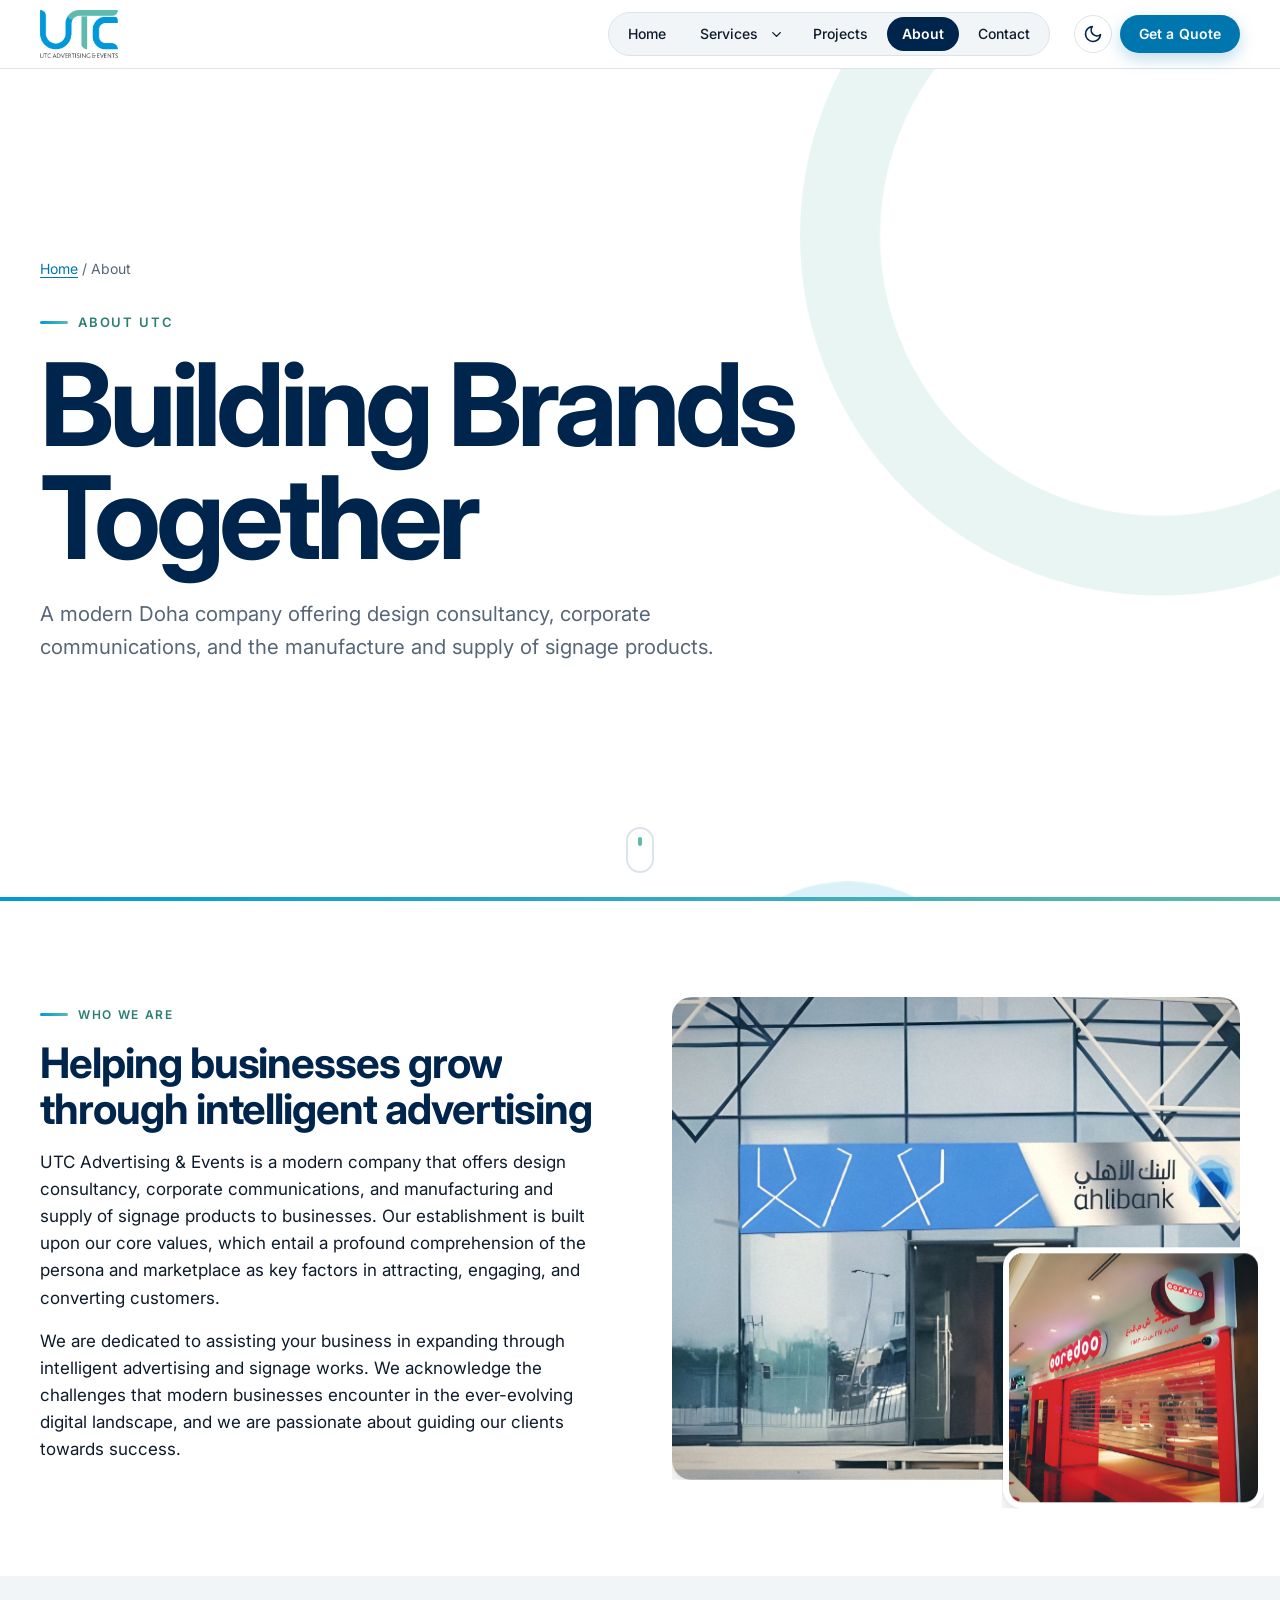
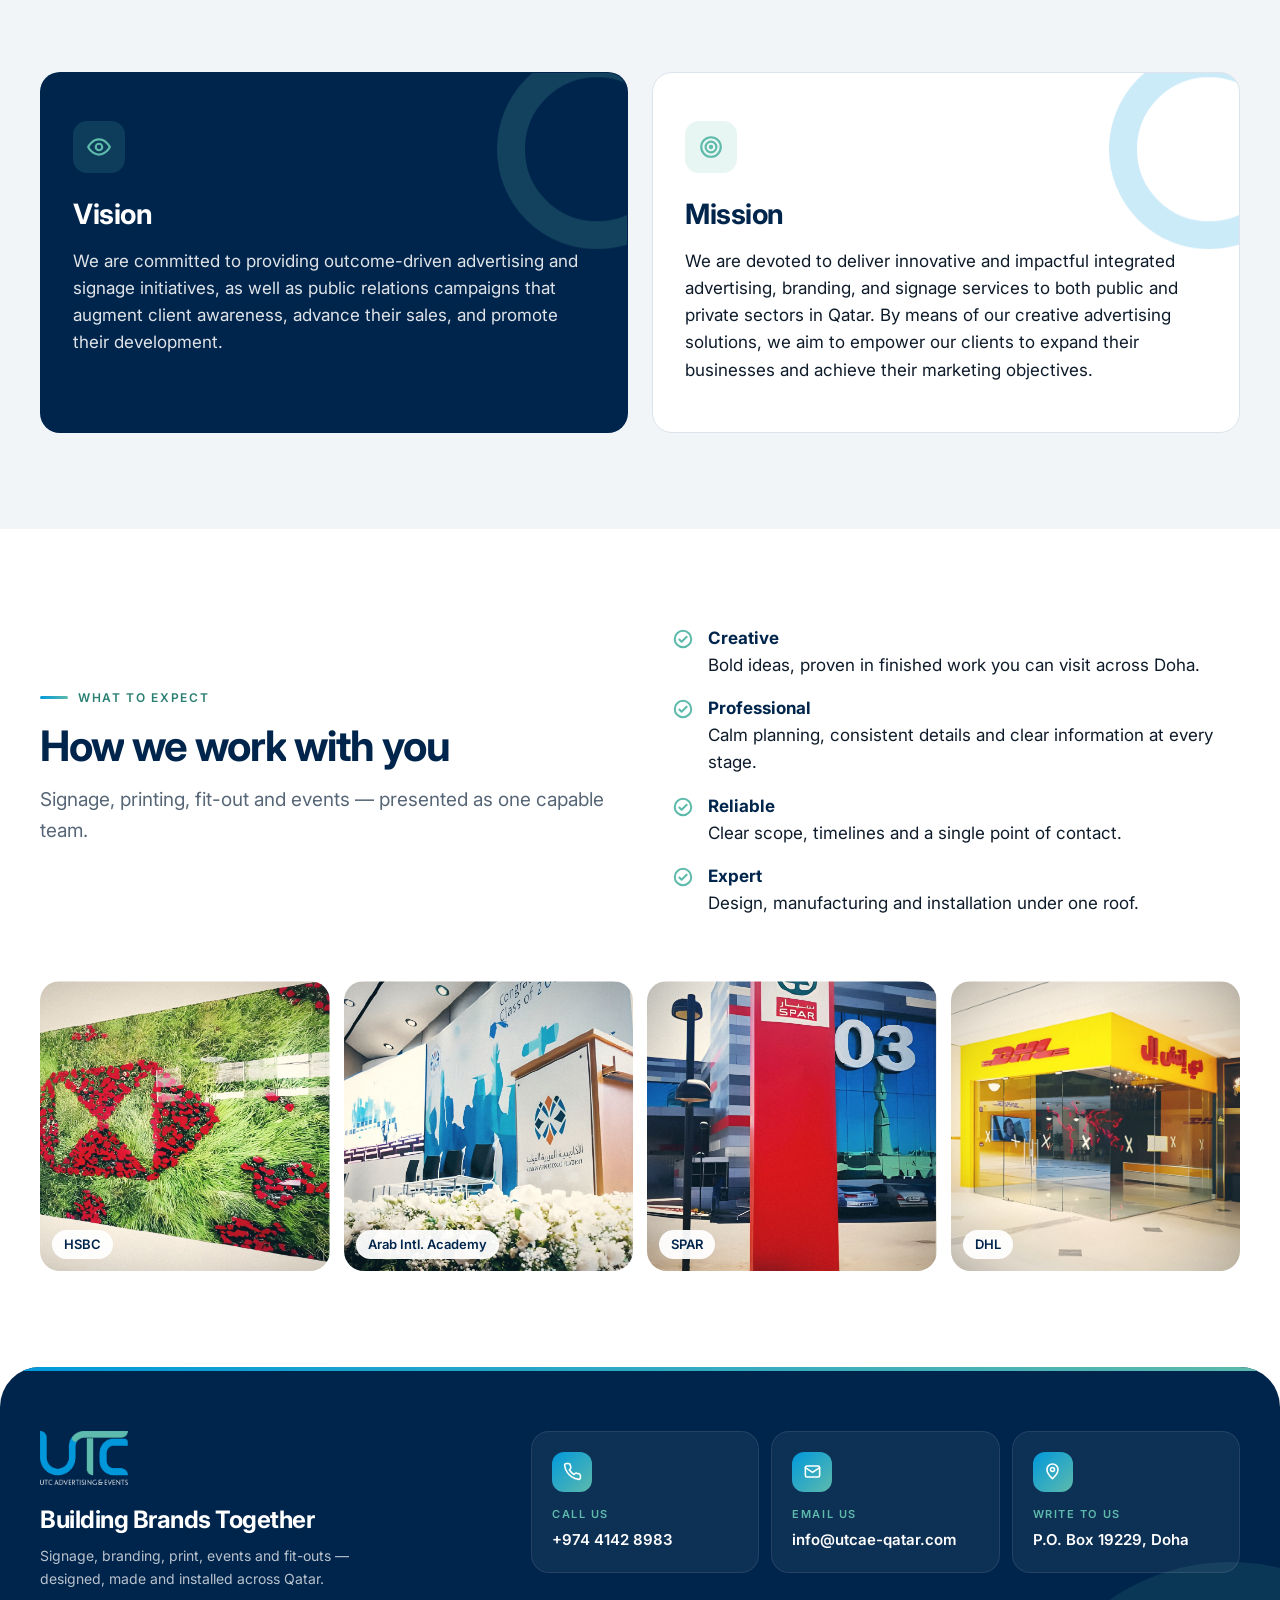
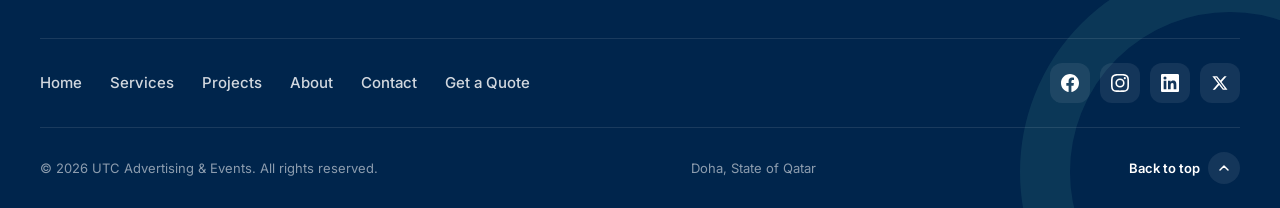
==== commit 8a815170: "Show the "Building Brands Together" banner on the home page only Remove the call-to-action banner fr" ====
--- a/about.html
+++ b/about.html
@@ -128,22 +128,6 @@
     </div>
   </div>
 </section>
-
-<section class="section">
-  <div class="container">
-    <div class="cta-band reveal">
-      <span class="arc"></span>
-      <div>
-        <h2>Building Brands Together</h2>
-        <p>Tell us about your branch, store, event or campaign. We'll come back with ideas and a clear quote — from concept to installation.</p>
-      </div>
-      <div class="btn-row">
-        <a class="btn btn-white" href="contact.html#quote">Get a Quote <svg viewBox="0 0 24 24" fill="none" stroke="currentColor" stroke-width="2" stroke-linecap="round" stroke-linejoin="round" aria-hidden="true"><path d="M5 12h14M13 6l6 6-6 6"/></svg></a>
-        <a class="btn btn-ghost-white" href="tel:+97441428983"><svg viewBox="0 0 24 24" fill="none" stroke="currentColor" stroke-width="2" stroke-linecap="round" stroke-linejoin="round" aria-hidden="true"><path d="M22 16.9v3a2 2 0 0 1-2.2 2 19.8 19.8 0 0 1-8.6-3.1 19.5 19.5 0 0 1-6-6A19.8 19.8 0 0 1 2.1 4.2 2 2 0 0 1 4.1 2h3a2 2 0 0 1 2 1.7c.1.9.4 1.8.7 2.7a2 2 0 0 1-.5 2.1L8 9.8a16 16 0 0 0 6 6l1.3-1.3a2 2 0 0 1 2.1-.4c.9.3 1.8.6 2.7.7a2 2 0 0 1 1.7 2z"/></svg> Call us</a>
-      </div>
-    </div>
-  </div>
-</section>
 </main>
 <footer class="site-footer">
   <span class="arc"></span>
--- a/assets/css/styles.css
+++ b/assets/css/styles.css
@@ -84,6 +84,7 @@
 /* ---------- Base ---------- */
 *, *::before, *::after { box-sizing: border-box; }
 html { scroll-behavior: smooth; -webkit-text-size-adjust: 100%; }
+main { overflow-x: clip; } /* slide-in reveals start off-canvas; keep them from widening the page */
 body {
   margin: 0;
   font-family: var(--font);
@@ -199,14 +200,22 @@
 .hero .arc-2 { width: 260px; height: 260px; border-width: 34px; left: -150px; bottom: -110px; }
 .hero-grid { display: grid; grid-template-columns: 1.05fr 1fr; gap: var(--s-7); align-items: center; position: relative; }
 .hero-grid.hero-center { grid-template-columns: 1fr; justify-items: center; text-align: center; padding: var(--s-7) 0 var(--s-5); }
-.hero-center .hero-copy { max-width: 880px; display: flex; flex-direction: column; align-items: center; }
-.hero-center h1 { font-size: clamp(2.5rem, 6.4vw, 4.75rem); }
+.hero-center .hero-copy { max-width: 1200px; display: flex; flex-direction: column; align-items: center; }
+.hero-center h1 { font-size: clamp(2.75rem, 8vw, 6.75rem); line-height: 1; letter-spacing: -0.045em; }
 .hero-center .lead { margin-left: auto; margin-right: auto; }
 .hero-center .btn-row, .hero-center .hero-facts { justify-content: center; }
 .hero .label::after { content: ""; width: 28px; height: 3px; border-radius: 3px; background: var(--brand-line); }
 .hero:not(:has(.hero-center)) .label::after { display: none; }
 .hero h1 { margin-bottom: var(--s-4); }
-.hero h1 .accent { background: var(--brand-line); -webkit-background-clip: text; background-clip: text; color: transparent; }
+/* "Markets and Minds": each word rises in, then the gradient keeps flowing through it */
+.hero h1 .accent { position: relative; display: inline-block; padding-bottom: .08em; }
+.hero h1 .aw {
+  display: inline-block; color: transparent;
+  background-image: linear-gradient(90deg, var(--utc-blue), var(--utc-teal), var(--utc-blue)); background-size: 200% 100%;
+  -webkit-background-clip: text; background-clip: text;
+}
+.accent-line { position: absolute; left: 2%; right: 2%; bottom: -.12em; width: 96%; height: .22em; overflow: visible; }
+.accent-line path { fill: none; stroke: var(--utc-teal); stroke-width: 5; stroke-linecap: round; opacity: .55; }
 .hero .lead { margin-bottom: var(--s-5); }
 .hero-facts { display: flex; flex-wrap: wrap; gap: var(--s-2) var(--s-4); margin: var(--s-5) 0 0; padding: 0; list-style: none; font-size: 14px; color: var(--text-muted); font-weight: 500; }
 .hero-facts li { display: inline-flex; align-items: center; gap: 8px; }
@@ -304,11 +313,6 @@
 /* Project card */
 .project-card { cursor: pointer; text-align: left; font: inherit; color: inherit; padding: 0; }
 .project-card .card-media { aspect-ratio: 4 / 3; }
-.project-card .count {
-  position: absolute; top: 12px; right: 12px; display: inline-flex; align-items: center; gap: 6px;
-  background: rgba(14, 27, 42, .75); color: #fff; font-size: 12px; font-weight: 600; padding: 5px 10px; border-radius: var(--r-pill);
-}
-.project-card .count svg { width: 14px; height: 14px; }
 .meta { display: grid; gap: 6px; margin: 4px 0 0; font-size: 14px; }
 .meta div { display: grid; grid-template-columns: 70px 1fr; gap: 8px; }
 .meta dt { font-weight: 600; color: var(--label); font-size: 12px; letter-spacing: .1em; text-transform: uppercase; padding-top: 2px; }
@@ -506,6 +510,7 @@
 .scroll-cue span { position: absolute; left: 50%; top: 8px; width: 4px; height: 9px; margin-left: -2px; border-radius: 2px; background: var(--utc-teal); animation: cue 1.8s ease-in-out infinite; }
 @keyframes cue { 0% { opacity: 0; translate: 0 0; } 30% { opacity: 1; } 100% { opacity: 0; translate: 0 16px; } }
 #content { scroll-margin-top: var(--header-h); }
+.hero .scroll-cue { display: none; }
 
 /* ---------- Home: 4 services, expand for more ---------- */
 .services-preview .is-extra { display: none; }
@@ -622,8 +627,23 @@
 .js .hero-copy > :nth-child(5), .js .page-hero .container > :nth-child(5) { animation-delay: .32s; }
 @keyframes rise { from { opacity: 0; transform: translateY(28px); } }
 
-/* Gradient shimmer on the hero accent words */
-.hero h1 .accent { background-size: 200% 100%; background-image: linear-gradient(90deg, var(--utc-blue), var(--utc-teal), var(--utc-blue)); animation: shimmer 6s ease-in-out infinite; }
+/* Hero accent words: soft rise-in, then a slow wave rolls through the letters */
+.hero h1 .aw { animation: word-in 1.1s var(--ease-out) both; animation-delay: calc(.35s + var(--i) * .18s); }
+@keyframes word-in { from { opacity: 0; transform: translateY(.35em); filter: blur(8px); } }
+/* JS splits each word into letters coloured along the blue→teal gradient (--t) */
+.hero h1 .aw.split { background: none; color: inherit; }
+.hero h1 .aw .ch {
+  display: inline-block;
+  color: color-mix(in oklab, var(--utc-blue), var(--utc-teal) calc(var(--t) * 100%));
+  animation: letter-wave 4.2s cubic-bezier(.45, 0, .55, 1) infinite;
+  animation-delay: calc(2s + var(--c) * .11s);
+}
+@keyframes letter-wave {
+  0%, 60%, 100% { transform: translateY(0); }
+  30% { transform: translateY(-.07em); }
+}
+.accent-line path { stroke-dasharray: 320; animation: line-draw 1.1s var(--ease-wipe) 1.05s both; }
+@keyframes line-draw { from { stroke-dashoffset: 320; } }
 @keyframes shimmer { 50% { background-position: 100% 0; } }
 
 /* Arcs breathe slowly; parallax moves them via `translate` */
@@ -692,12 +712,8 @@
   display: grid; place-items: center; color: #fff; font: 600 12px/1 var(--font); letter-spacing: .06em; text-transform: uppercase;
   transition: opacity .3s, width .35s var(--ease-out), height .35s var(--ease-out), margin .35s var(--ease-out), background-color .35s, border-color .35s;
 }
-.cursor-ring span { opacity: 0; transition: opacity .2s; }
 .cursor-hover .cursor-ring { width: 64px; height: 64px; margin: -32px 0 0 -32px; background: rgba(0, 153, 220, .12); border-color: var(--utc-blue); }
 .cursor-hover .cursor-dot { opacity: 0; }
-.cursor-view .cursor-ring { width: 92px; height: 92px; margin: -46px 0 0 -46px; background: rgba(0, 37, 76, .82); border-color: transparent; backdrop-filter: blur(4px); }
-.cursor-view .cursor-ring span { opacity: 1; }
-.cursor-view .cursor-dot { opacity: 0; }
 .cursor-down .cursor-ring { width: 30px; height: 30px; margin: -15px 0 0 -15px; }
 .cursor-hidden .cursor-dot, .cursor-hidden .cursor-ring { opacity: 0 !important; }
 html.has-cursor, html.has-cursor * { cursor: none !important; }
@@ -782,7 +798,17 @@
 @media (max-width: 767px) {
   :root { --section-y: var(--s-7); --gutter: 16px; }
   body { font-size: 16px; }
-  .hero { padding: var(--s-5) 0 var(--s-7); }
+  .hero { min-height: calc(100svh - var(--header-h)); display: flex; align-items: center; padding: var(--s-5) 0 var(--s-8); }
+  .hero > .container { width: 100%; }
+  .hero-grid.hero-center { padding: 0; }
+  .hero .scroll-cue { display: block; }
+  .hero .label { margin-bottom: 16px; font-size: 11px; }
+  .hero h1 { margin-bottom: 20px; }
+  .hero-center h1 { font-size: clamp(2.5rem, 12.4vw, 3.4rem); letter-spacing: -0.04em; }
+  .hero .lead { font-size: 16px; line-height: 1.55; margin-bottom: 0; }
+  .hero-facts, .roadmap { display: none; }
+  .hero .arc-1 { width: 320px; height: 320px; border-width: 36px; right: -170px; top: -140px; }
+  .hero .arc-2 { display: none; }
   .hero-media { height: 340px; grid-template-columns: 1fr 1fr; }
   .hero-media figcaption { font-size: 12px; padding: 5px 10px; left: 8px; bottom: 8px; }
   .btn-row .btn { flex: 1 1 auto; }
@@ -803,7 +829,15 @@
   .footer-mid { flex-direction: column; align-items: flex-start; }
   .footer-nav { gap: 6px 20px; }
   .footer-bottom { flex-direction: column; align-items: flex-start; gap: 10px; }
-  .page-hero { padding: var(--s-7) 0 var(--s-6); }
+  .page-hero { min-height: calc(100svh - var(--header-h)); padding: var(--s-5) 0 var(--s-8); }
+  .page-hero h1 { font-size: clamp(2.6rem, 12.5vw, 3.6rem); margin-bottom: 14px; }
+  .page-hero .lead { font-size: 16px; }
+  .page-hero .label, .breadcrumb { margin-bottom: 12px; }
+  .page-hero .arc-1 { width: 340px; height: 340px; border-width: 40px; right: -180px; top: -150px; }
+  .service-index { margin: var(--s-3) calc(var(--gutter) * -1) 0; padding: 0 var(--gutter) 4px; flex-wrap: nowrap; overflow-x: auto; scrollbar-width: none; }
+  .service-index::-webkit-scrollbar { display: none; }
+  .service-index a { flex: none; white-space: nowrap; }
+  .scroll-cue { bottom: 22px; }
   .filters { flex-wrap: nowrap; overflow-x: auto; width: 100%; scrollbar-width: none; }
   .filters::-webkit-scrollbar { display: none; }
   .filter-btn { flex: none; white-space: nowrap; }
